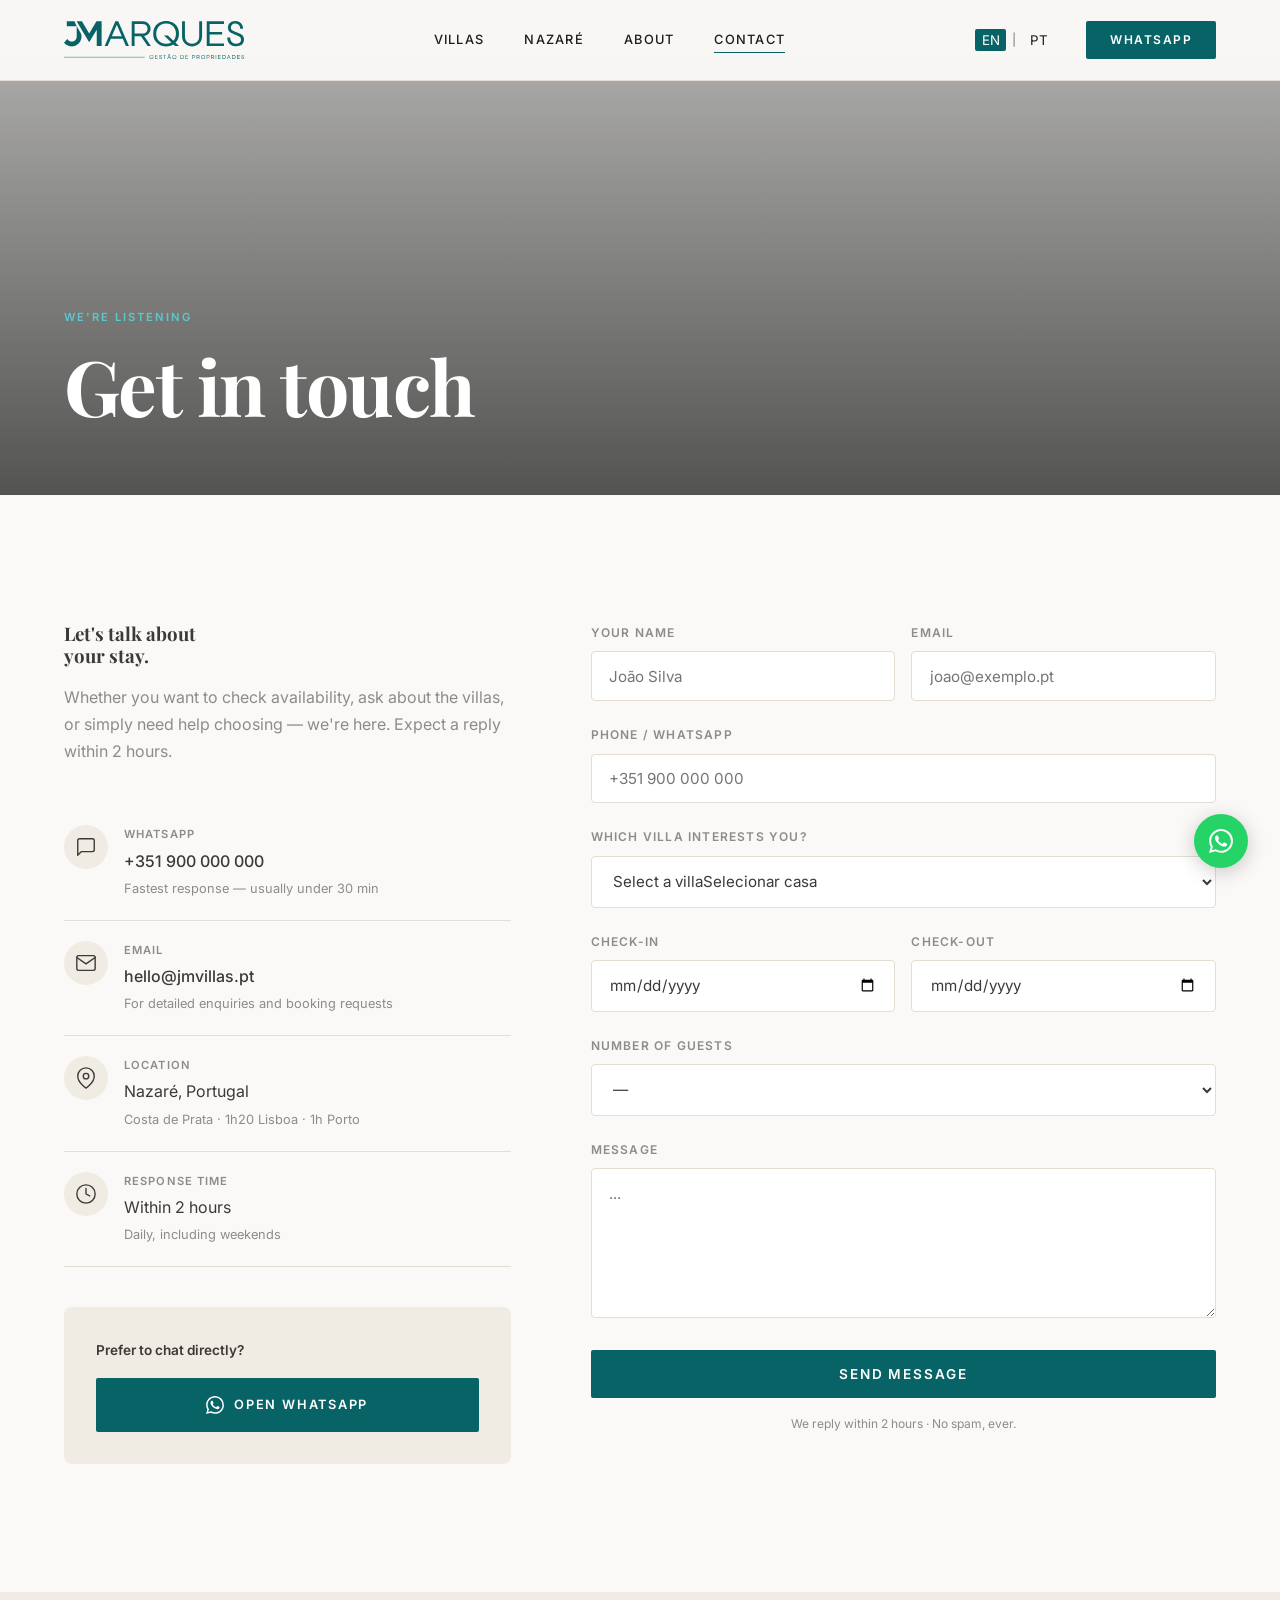
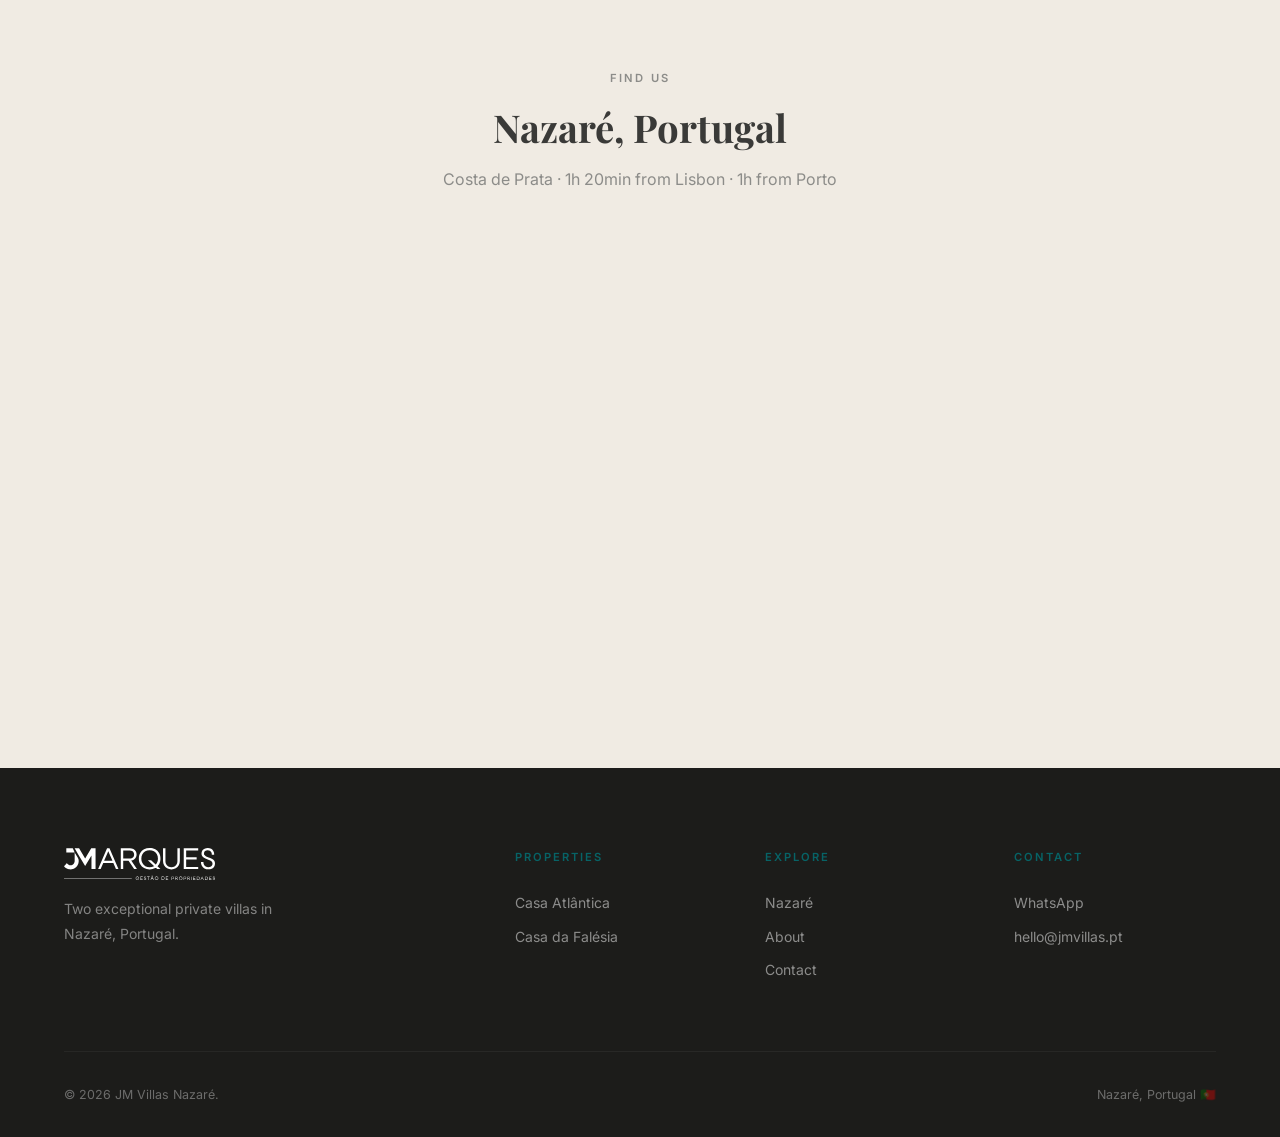
==== contacto/index.html @ 5bc3c8f3 "all" ====
<!DOCTYPE html>
<html lang="en">
<head>
  <meta charset="UTF-8">
  <meta name="viewport" content="width=device-width, initial-scale=1.0">
  <title>Contact — JM Villas Nazaré</title>
  <meta name="description" content="Get in touch with JM Villas Nazaré. Book direct, ask questions or request availability for our luxury villas in Nazaré, Portugal.">
  <link rel="stylesheet" href="/css/style.css">
  <link rel="icon" href="/images/favicon.svg" type="image/svg+xml">
</head>
<body>

<header id="header" class="scrolled">
  <div class="container">
    <div class="header-inner">
      <a href="/" class="logo"><img src="/images/logo.svg" alt="JM Arques — Gestão de Propriedades" class="logo-img"></a>
      <nav class="nav">
        <a href="/villas/"><span class="en">Villas</span><span class="pt">Casas</span></a>
        <a href="/experiencia/">Nazaré</a>
        <a href="/sobre/"><span class="en">About</span><span class="pt">Sobre</span></a>
        <a href="/contacto/" class="active"><span class="en">Contact</span><span class="pt">Contacto</span></a>
      </nav>
      <div class="header-right">
        <div class="lang-switcher">
          <button data-lang-btn="en" class="active">EN</button>
          <span>|</span>
          <button data-lang-btn="pt">PT</button>
        </div>
        <a href="https://wa.me/351900000000" target="_blank" rel="noopener" class="btn-header">WhatsApp</a>
      </div>
      <button class="hamburger" id="hamburger"><span></span><span></span><span></span></button>
    </div>
  </div>
</header>
<nav class="mobile-menu" id="mobileMenu">
  <a href="/villas/"><span class="en">Villas</span><span class="pt">Casas</span></a>
  <a href="/experiencia/">Nazaré</a>
  <a href="/sobre/"><span class="en">About</span><span class="pt">Sobre</span></a>
  <a href="/contacto/"><span class="en">Contact</span><span class="pt">Contacto</span></a>
  <div class="lang-switcher" style="margin-top:1rem;">
    <button data-lang-btn="en">EN</button><span>|</span><button data-lang-btn="pt">PT</button>
  </div>
</nav>

<!-- PAGE HERO -->
<div class="page-hero" style="padding-top: var(--header-h); min-height:40vh;">
  <div class="page-hero-bg" style="background-image:url('https://images.unsplash.com/photo-1574648576533-a2b4ad49eb94?w=1920&q=80');"></div>
  <div class="page-hero-overlay"></div>
  <div class="container">
    <div class="page-hero-content">
      <p class="label"><span class="en">We're listening</span><span class="pt">Estamos à escuta</span></p>
      <h1 class="display-1">
        <span class="en">Get in touch</span>
        <span class="pt">Contacte-nos</span>
      </h1>
    </div>
  </div>
</div>

<!-- CONTACT SECTION -->
<section class="section">
  <div class="container">
    <div class="contact-grid">

      <!-- LEFT: Info -->
      <div class="reveal">
        <h3><span class="en">Let's talk about<br>your stay.</span><span class="pt bl">Vamos falar sobre<br>a vossa estadia.</span></h3>
        <p style="color:var(--text-light); margin-top:1rem; margin-bottom:2.5rem;">
          <span class="en">Whether you want to check availability, ask about the villas, or simply need help choosing — we're here. Expect a reply within 2 hours.</span>
          <span class="pt">Quer queira verificar disponibilidade, perguntar sobre as casas, ou simplesmente precisar de ajuda a escolher — estamos aqui. Resposta em menos de 2 horas.</span>
        </p>

        <div class="contact-item">
          <div class="contact-item-icon"><svg class="i" viewBox="0 0 24 24"><path d="M21 15a2 2 0 0 1-2 2H7l-4 4V5a2 2 0 0 1 2-2h14a2 2 0 0 1 2 2z"/></svg></div>
          <div class="contact-item-text">
            <div class="label2">WhatsApp</div>
            <a href="https://wa.me/351900000000" target="_blank" rel="noopener">+351 900 000 000</a>
            <p style="font-size:0.8rem; color:var(--text-light); margin-top:0.2rem;"><span class="en">Fastest response — usually under 30 min</span><span class="pt">Resposta mais rápida — normalmente menos de 30 min</span></p>
          </div>
        </div>

        <div class="contact-item">
          <div class="contact-item-icon"><svg class="i" viewBox="0 0 24 24"><path d="M4 4h16c1.1 0 2 .9 2 2v12c0 1.1-.9 2-2 2H4c-1.1 0-2-.9-2-2V6c0-1.1.9-2 2-2z"/><path d="M22 6l-10 7L2 6"/></svg></div>
          <div class="contact-item-text">
            <div class="label2">Email</div>
            <a href="mailto:hello@jmvillas.pt">hello@jmvillas.pt</a>
            <p style="font-size:0.8rem; color:var(--text-light); margin-top:0.2rem;"><span class="en">For detailed enquiries and booking requests</span><span class="pt">Para pedidos detalhados e reservas</span></p>
          </div>
        </div>

        <div class="contact-item">
          <div class="contact-item-icon"><svg class="i" viewBox="0 0 24 24"><path d="M21 10c0 7-9 13-9 13s-9-6-9-13a9 9 0 0 1 18 0z"/><circle cx="12" cy="10" r="3"/></svg></div>
          <div class="contact-item-text">
            <div class="label2"><span class="en">Location</span><span class="pt">Localização</span></div>
            <span>Nazaré, Portugal</span>
            <p style="font-size:0.8rem; color:var(--text-light); margin-top:0.2rem;">Costa de Prata · 1h20 Lisboa · 1h Porto</p>
          </div>
        </div>

        <div class="contact-item">
          <div class="contact-item-icon"><svg class="i" viewBox="0 0 24 24"><circle cx="12" cy="12" r="10"/><path d="M12 6v6l4 2"/></svg></div>
          <div class="contact-item-text">
            <div class="label2"><span class="en">Response time</span><span class="pt">Tempo de resposta</span></div>
            <span><span class="en">Within 2 hours</span><span class="pt">Em menos de 2 horas</span></span>
            <p style="font-size:0.8rem; color:var(--text-light); margin-top:0.2rem;"><span class="en">Daily, including weekends</span><span class="pt">Todos os dias, incluindo fins de semana</span></p>
          </div>
        </div>

        <!-- WhatsApp CTA -->
        <div style="margin-top:2.5rem; padding:2rem; background:var(--sand); border-radius:8px;">
          <p style="font-size:0.85rem; font-weight:600; margin-bottom:1rem;">
            <span class="en">Prefer to chat directly?</span>
            <span class="pt">Prefere uma conversa direta?</span>
          </p>
          <a href="https://wa.me/351900000000?text=Ola%2C%20gostaria%20de%20saber%20mais%20sobre%20as%20vossas%20casas%20em%20Nazar%C3%A9" target="_blank" rel="noopener" class="btn btn-primary" style="width:100%; justify-content:center;">
            <svg width="18" height="18" viewBox="0 0 24 24" fill="white" style="flex-shrink:0;"><path d="M17.472 14.382c-.297-.149-1.758-.867-2.03-.967-.273-.099-.471-.148-.67.15-.197.297-.767.966-.94 1.164-.173.199-.347.223-.644.075-.297-.15-1.255-.463-2.39-1.475-.883-.788-1.48-1.761-1.653-2.059-.173-.297-.018-.458.13-.606.134-.133.298-.347.446-.52.149-.174.198-.298.298-.497.099-.198.05-.371-.025-.52-.075-.149-.669-1.612-.916-2.207-.242-.579-.487-.5-.669-.51-.173-.008-.371-.01-.57-.01-.198 0-.52.074-.792.372-.272.297-1.04 1.016-1.04 2.479 0 1.462 1.065 2.875 1.213 3.074.149.198 2.096 3.2 5.077 4.487.709.306 1.262.489 1.694.625.712.227 1.36.195 1.871.118.571-.085 1.758-.719 2.006-1.413.248-.694.248-1.289.173-1.413-.074-.124-.272-.198-.57-.347m-5.421 7.403h-.004a9.87 9.87 0 01-5.031-1.378l-.361-.214-3.741.982.998-3.648-.235-.374a9.86 9.86 0 01-1.51-5.26c.001-5.45 4.436-9.884 9.888-9.884 2.64 0 5.122 1.03 6.988 2.898a9.825 9.825 0 012.893 6.994c-.003 5.45-4.437 9.884-9.885 9.884m8.413-18.297A11.815 11.815 0 0012.05 0C5.495 0 .16 5.335.157 11.892c0 2.096.547 4.142 1.588 5.945L.057 24l6.305-1.654a11.882 11.882 0 005.683 1.448h.005c6.554 0 11.89-5.335 11.893-11.893a11.821 11.821 0 00-3.48-8.413Z"/></svg>
            <span class="en">Open WhatsApp</span>
            <span class="pt">Abrir WhatsApp</span>
          </a>
        </div>
      </div>

      <!-- RIGHT: Form -->
      <div class="reveal reveal-delay-1">
        <form id="contactForm" novalidate>
          <div class="form-row">
            <div class="form-group">
              <label for="name"><span class="en">Your name</span><span class="pt">O seu nome</span></label>
              <input type="text" id="name" name="name" required placeholder="João Silva">
            </div>
            <div class="form-group">
              <label for="email">Email</label>
              <input type="email" id="email" name="email" required placeholder="joao@exemplo.pt">
            </div>
          </div>

          <div class="form-group">
            <label for="phone"><span class="en">Phone / WhatsApp</span><span class="pt">Telefone / WhatsApp</span></label>
            <input type="tel" id="phone" name="phone" placeholder="+351 900 000 000">
          </div>

          <div class="form-group">
            <label for="villa"><span class="en">Which villa interests you?</span><span class="pt">Qual casa lhe interessa?</span></label>
            <select id="villa" name="villa">
              <option value=""><span class="en">Select a villa</span><span class="pt">Selecionar casa</span></option>
              <option value="atlantica">Casa Atlântica</option>
              <option value="falesia">Casa da Falésia</option>
              <option value="both"><span class="en">Both / Not sure yet</span><span class="pt">Ambas / Ainda não sei</span></option>
            </select>
          </div>

          <div class="form-row">
            <div class="form-group">
              <label for="checkin">Check-in</label>
              <input type="date" id="checkin" name="checkin">
            </div>
            <div class="form-group">
              <label for="checkout">Check-out</label>
              <input type="date" id="checkout" name="checkout">
            </div>
          </div>

          <div class="form-group">
            <label for="guests"><span class="en">Number of guests</span><span class="pt">Número de hóspedes</span></label>
            <select id="guests" name="guests">
              <option value="">—</option>
              <option value="1-2">1–2</option>
              <option value="3-4">3–4</option>
              <option value="5-6">5–6</option>
              <option value="7-8">7–8</option>
            </select>
          </div>

          <div class="form-group">
            <label for="message"><span class="en">Message</span><span class="pt">Mensagem</span></label>
            <textarea id="message" name="message" placeholder="..."></textarea>
          </div>

          <button type="submit" class="btn btn-primary" style="width:100%; justify-content:center; font-size:0.85rem;">
            <span class="en">Send message</span>
            <span class="pt">Enviar mensagem</span>
          </button>

          <p style="font-size:0.75rem; color:var(--text-light); text-align:center; margin-top:1rem;">
            <span class="en">We reply within 2 hours · No spam, ever.</span>
            <span class="pt">Respondemos em 2 horas · Nunca enviamos spam.</span>
          </p>
        </form>
      </div>

    </div>
  </div>
</section>

<!-- MAP -->
<section class="section-sm" style="background:var(--sand);">
  <div class="container">
    <div class="section-header reveal" style="margin-bottom:3rem;">
      <p class="label"><span class="en">Find us</span><span class="pt">Encontre-nos</span></p>
      <h2 class="display-3">Nazaré, Portugal</h2>
      <p><span class="en">Costa de Prata · 1h 20min from Lisbon · 1h from Porto</span><span class="pt">Costa de Prata · 1h 20min de Lisboa · 1h do Porto</span></p>
    </div>
    <div class="map-wrapper reveal">
      <iframe
        src="https://www.google.com/maps/embed?pb=!1m18!1m12!1m3!1d24594!2d-8.8957!3d39.6017!2m3!1f0!2f0!3f0!3m2!1i1024!2i768!4f13.1!3m3!1m2!1s0xd22938e7a0067b7%3A0x5680e6f285f76069!2sNazar%C3%A9%2C%20Portugal!5e0!3m2!1sen!2s!4v1620000000002"
        allowfullscreen="" loading="lazy" title="Nazaré location">
      </iframe>
    </div>
  </div>
</section>

<footer class="footer">
  <div class="container">
    <div class="footer-grid">
      <div class="footer-brand">
        <a href="/" class="logo"><img src="/images/logo.svg" alt="JM Arques — Gestão de Propriedades" class="logo-img"></a>
        <p><span class="en">Two exceptional private villas in Nazaré, Portugal.</span><span class="pt">Duas casas privadas de excepção em Nazaré, Portugal.</span></p>
      </div>
      <div class="footer-col">
        <h5><span class="en">Properties</span><span class="pt">Propriedades</span></h5>
        <a href="/villa-1/">Casa Atlântica</a>
        <a href="/villa-2/">Casa da Falésia</a>
      </div>
      <div class="footer-col">
        <h5><span class="en">Explore</span><span class="pt">Explorar</span></h5>
        <a href="/experiencia/">Nazaré</a>
        <a href="/sobre/"><span class="en">About</span><span class="pt">Sobre</span></a>
        <a href="/contacto/"><span class="en">Contact</span><span class="pt">Contacto</span></a>
      </div>
      <div class="footer-col">
        <h5>Contact</h5>
        <a href="https://wa.me/351900000000" target="_blank" rel="noopener">WhatsApp</a>
        <a href="mailto:hello@jmvillas.pt">hello@jmvillas.pt</a>
      </div>
    </div>
    <div class="footer-bottom">
      <span>© <span class="copy-year">2025</span> JM Villas Nazaré.</span>
      <span>Nazaré, Portugal 🇵🇹</span>
    </div>
  </div>
</footer>

<div class="fab-group">
  <a href="https://wa.me/351900000000" target="_blank" rel="noopener" class="fab fab-wa" aria-label="WhatsApp">
    <svg width="24" height="24" viewBox="0 0 24 24" fill="white"><path d="M17.472 14.382c-.297-.149-1.758-.867-2.03-.967-.273-.099-.471-.148-.67.15-.197.297-.767.966-.94 1.164-.173.199-.347.223-.644.075-.297-.15-1.255-.463-2.39-1.475-.883-.788-1.48-1.761-1.653-2.059-.173-.297-.018-.458.13-.606.134-.133.298-.347.446-.52.149-.174.198-.298.298-.497.099-.198.05-.371-.025-.52-.075-.149-.669-1.612-.916-2.207-.242-.579-.487-.5-.669-.51-.173-.008-.371-.01-.57-.01-.198 0-.52.074-.792.372-.272.297-1.04 1.016-1.04 2.479 0 1.462 1.065 2.875 1.213 3.074.149.198 2.096 3.2 5.077 4.487.709.306 1.262.489 1.694.625.712.227 1.36.195 1.871.118.571-.085 1.758-.719 2.006-1.413.248-.694.248-1.289.173-1.413-.074-.124-.272-.198-.57-.347m-5.421 7.403h-.004a9.87 9.87 0 01-5.031-1.378l-.361-.214-3.741.982.998-3.648-.235-.374a9.86 9.86 0 01-1.51-5.26c.001-5.45 4.436-9.884 9.888-9.884 2.64 0 5.122 1.03 6.988 2.898a9.825 9.825 0 012.893 6.994c-.003 5.45-4.437 9.884-9.885 9.884m8.413-18.297A11.815 11.815 0 0012.05 0C5.495 0 .16 5.335.157 11.892c0 2.096.547 4.142 1.588 5.945L.057 24l6.305-1.654a11.882 11.882 0 005.683 1.448h.005c6.554 0 11.89-5.335 11.893-11.893a11.821 11.821 0 00-3.48-8.413Z"/></svg>
  </a>
</div>
<script src="/js/main.js"></script>
</body>
</html>
---- css/style.css ----
/* ============================================================
   JM Villas Nazaré — Main Stylesheet
   ============================================================ */

@import url('https://fonts.googleapis.com/css2?family=Playfair+Display:ital,wght@0,400;0,600;0,700;1,400&family=Inter:wght@300;400;500;600&display=swap');

/* ── Reset & Base ─────────────────────────────────────────── */
*, *::before, *::after { box-sizing: border-box; margin: 0; padding: 0; }

:root {
  --bg:          #FAF9F7;
  --dark:        #1C1C1A;
  --gold:        #076366;
  --gold-light:  #5ac8cd;
  --sand:        #F0EBE3;
  --border:      #E4DDD4;
  --text:        #3A3A38;
  --text-light:  #8C8C89;
  --white:       #FFFFFF;

  --serif: 'Playfair Display', Georgia, serif;
  --sans:  'Inter', -apple-system, BlinkMacSystemFont, sans-serif;

  --header-h: 80px;
  --max-w:    1280px;
  --ease:     cubic-bezier(0.25, 0.46, 0.45, 0.94);
  --trans:    0.4s var(--ease);
}

html { scroll-behavior: smooth; font-size: 16px; }

body {
  font-family: var(--sans);
  background: var(--bg);
  color: var(--text);
  line-height: 1.7;
  -webkit-font-smoothing: antialiased;
}

img { display: block; max-width: 100%; height: auto; }
a { color: inherit; text-decoration: none; }
ul { list-style: none; }
button { cursor: pointer; font-family: var(--sans); border: none; background: none; }

/* ── Language Toggle ──────────────────────────────────────── */
.pt { display: none; }
body.is-pt .en { display: none; }
body.is-pt .pt { display: inline; }
body.is-pt .pt.bl { display: block; }
body.is-pt .pt.fl { display: flex; }

/* ── Typography ───────────────────────────────────────────── */
h1, h2, h3, h4 { font-family: var(--serif); font-weight: 700; line-height: 1.2; }

.display-1 { font-size: clamp(2.8rem, 6vw, 5.5rem); letter-spacing: -0.02em; }
.display-2 { font-size: clamp(2rem, 4vw, 3.5rem); letter-spacing: -0.02em; }
.display-3 { font-size: clamp(1.6rem, 3vw, 2.5rem); }

.label {
  font-size: 0.7rem;
  font-weight: 600;
  letter-spacing: 0.18em;
  text-transform: uppercase;
  color: var(--gold);
}

/* ── SVG Icon System ──────────────────────────────────────── */
svg.i {
  width: 20px; height: 20px;
  fill: none;
  stroke: currentColor;
  stroke-width: 1.5;
  stroke-linecap: round;
  stroke-linejoin: round;
  flex-shrink: 0;
  display: block;
}
.amenity-icon { display:flex; align-items:center; justify-content:center; }
.amenity-icon svg.i { stroke: var(--gold); width:22px; height:22px; }
.direct-icon svg.i { width:32px; height:32px; stroke:var(--gold); }
.contact-item-icon svg.i { width:22px; height:22px; stroke:var(--text); }
.stat-icon svg.i { width:24px; height:24px; stroke:var(--gold); }
.tip-icon { flex-shrink:0; }

.body-lg { font-size: 1.125rem; line-height: 1.8; }
.body-sm { font-size: 0.875rem; }

/* ── Layout ───────────────────────────────────────────────── */
.container {
  width: 100%;
  max-width: var(--max-w);
  margin-inline: auto;
  padding-inline: clamp(1.25rem, 5vw, 4rem);
}

.section { padding-block: clamp(5rem, 10vw, 9rem); }
.section-sm { padding-block: clamp(3rem, 6vw, 5rem); }

/* ── Header ───────────────────────────────────────────────── */
#header {
  position: fixed;
  top: 0; left: 0; right: 0;
  height: var(--header-h);
  z-index: 1000;
  transition: background var(--trans), box-shadow var(--trans);
}

#header.scrolled {
  background: rgba(250, 249, 247, 0.97);
  backdrop-filter: blur(12px);
  -webkit-backdrop-filter: blur(12px);
  box-shadow: 0 1px 0 var(--border);
}

#header.hero-mode { --header-text: var(--white); }
#header.scrolled { --header-text: var(--dark); }

.header-inner {
  display: flex;
  align-items: center;
  justify-content: space-between;
  height: var(--header-h);
}

.logo {
  display: flex;
  align-items: center;
  font-family: var(--serif);
  font-size: 1.25rem;
  font-weight: 700;
  color: var(--header-text, var(--dark));
  letter-spacing: 0.02em;
  transition: color var(--trans);
}

.logo span { color: var(--gold); }

/* Real logo image */
.logo-img {
  height: 38px;
  width: auto;
  display: block;
  transition: filter var(--trans);
  /* Natural colour: teal #076366 — shows on white header */
}
#header.hero-mode .logo-img {
  filter: brightness(0) invert(1); /* white on dark hero */
}
#header.scrolled .logo-img,
#header:not(.hero-mode) .logo-img {
  filter: none; /* teal on white header */
}
/* Footer logo — always white */
.footer-brand .logo-img {
  filter: brightness(0) invert(1);
  height: 32px;
}

.nav {
  display: flex;
  align-items: center;
  gap: 2.5rem;
}

.nav a {
  font-size: 0.8rem;
  font-weight: 500;
  letter-spacing: 0.1em;
  text-transform: uppercase;
  color: var(--header-text, var(--dark));
  transition: color var(--trans);
  position: relative;
}

.nav a::after {
  content: '';
  position: absolute;
  bottom: -2px; left: 0;
  width: 0; height: 1px;
  background: var(--gold);
  transition: width var(--trans);
}
.nav a:hover::after, .nav a.active::after { width: 100%; }
.nav a:hover { color: var(--gold); }

.lang-switcher {
  display: flex;
  align-items: center;
  gap: 0.4rem;
  font-size: 0.75rem;
  font-weight: 600;
  letter-spacing: 0.08em;
  text-transform: uppercase;
  color: var(--header-text, var(--dark));
}

.lang-switcher button {
  padding: 0.2rem 0.4rem;
  border-radius: 2px;
  transition: background var(--trans), color var(--trans);
  color: var(--header-text, var(--dark));
}

.lang-switcher button.active {
  background: var(--gold);
  color: var(--white);
}

.lang-switcher span { opacity: 0.4; }

.header-right {
  display: flex;
  align-items: center;
  gap: 2rem;
}

.btn-header {
  display: inline-flex;
  align-items: center;
  padding: 0.55rem 1.5rem;
  background: var(--gold);
  color: var(--white);
  font-size: 0.75rem;
  font-weight: 600;
  letter-spacing: 0.12em;
  text-transform: uppercase;
  border-radius: 2px;
  transition: background var(--trans), transform var(--trans);
}
.btn-header:hover { background: var(--dark); transform: translateY(-1px); }

/* Mobile menu */
.hamburger {
  display: none;
  flex-direction: column;
  gap: 5px;
  padding: 4px;
}
.hamburger span {
  display: block;
  width: 24px; height: 1.5px;
  background: var(--header-text, var(--dark));
  transition: all var(--trans);
}
.hamburger.open span:nth-child(1) { transform: translateY(6.5px) rotate(45deg); }
.hamburger.open span:nth-child(2) { opacity: 0; }
.hamburger.open span:nth-child(3) { transform: translateY(-6.5px) rotate(-45deg); }

.mobile-menu {
  display: none;
  position: fixed;
  top: var(--header-h); left: 0; right: 0; bottom: 0;
  background: var(--bg);
  z-index: 999;
  flex-direction: column;
  align-items: center;
  justify-content: center;
  gap: 2rem;
}
.mobile-menu.open { display: flex; }
.mobile-menu a {
  font-family: var(--serif);
  font-size: 2rem;
  font-weight: 700;
  color: var(--dark);
  transition: color var(--trans);
}
.mobile-menu a:hover { color: var(--gold); }

/* ── Buttons ──────────────────────────────────────────────── */
.btn {
  display: inline-flex;
  align-items: center;
  gap: 0.6rem;
  font-size: 0.8rem;
  font-weight: 600;
  letter-spacing: 0.14em;
  text-transform: uppercase;
  padding: 1rem 2.5rem;
  border-radius: 2px;
  transition: all var(--trans);
  cursor: pointer;
}

.btn-primary {
  background: var(--gold);
  color: var(--white);
}
.btn-primary:hover { background: var(--dark); transform: translateY(-2px); }

.btn-outline {
  border: 1.5px solid currentColor;
  color: var(--dark);
}
.btn-outline:hover { background: var(--dark); color: var(--white); border-color: var(--dark); transform: translateY(-2px); }

.btn-outline-white {
  border: 1.5px solid rgba(255,255,255,0.6);
  color: var(--white);
}
.btn-outline-white:hover { background: var(--white); color: var(--dark); }

.btn-text {
  color: var(--gold);
  padding: 0;
  font-size: 0.78rem;
  letter-spacing: 0.14em;
}
.btn-text::after { content: ' →'; }
.btn-text:hover { color: var(--dark); }

/* ── Hero ─────────────────────────────────────────────────── */
.hero {
  position: relative;
  min-height: 100vh;
  display: flex;
  align-items: center;
  overflow: hidden;
}

.hero-bg {
  position: absolute;
  inset: 0;
  background-image: url('https://images.unsplash.com/photo-1574648576533-a2b4ad49eb94?w=1920&q=85');
  background-size: cover;
  background-position: center 40%;
  transform: scale(1.04);
  transition: transform 8s var(--ease);
}
.hero-bg.loaded { transform: scale(1); }

.hero-overlay {
  position: absolute;
  inset: 0;
  background: linear-gradient(
    to right,
    rgba(28,28,26,0.72) 0%,
    rgba(28,28,26,0.45) 60%,
    rgba(28,28,26,0.25) 100%
  );
}

.hero-content {
  position: relative;
  z-index: 2;
  max-width: 760px;
  padding-top: var(--header-h);
}

.hero-label { margin-bottom: 1.5rem; color: var(--gold-light); }

.hero-title {
  font-family: var(--serif);
  font-size: clamp(3rem, 6.5vw, 6rem);
  font-weight: 700;
  line-height: 1.08;
  color: var(--white);
  letter-spacing: -0.02em;
  margin-bottom: 1.5rem;
}
.hero-title em { font-style: italic; font-weight: 400; color: var(--gold-light); }

.hero-sub {
  font-size: clamp(1rem, 2vw, 1.2rem);
  color: rgba(255,255,255,0.8);
  max-width: 500px;
  margin-bottom: 3rem;
  font-weight: 300;
}

.hero-ctas { display: flex; gap: 1rem; flex-wrap: wrap; }

/* ── Section: Intro strip ─────────────────────────────────── */
.strip {
  background: var(--dark);
  padding-block: 1.5rem;
  overflow: hidden;
}
.strip-inner {
  display: flex;
  align-items: center;
  gap: 3rem;
  white-space: nowrap;
}
.strip-item {
  display: flex;
  align-items: center;
  gap: 0.75rem;
  color: rgba(255,255,255,0.7);
  font-size: 0.78rem;
  font-weight: 500;
  letter-spacing: 0.08em;
  text-transform: uppercase;
  flex-shrink: 0;
}
.strip-item .dot {
  width: 5px; height: 5px;
  background: var(--gold);
  border-radius: 50%;
}

/* ── Section: Intro ───────────────────────────────────────── */
.intro-grid {
  display: grid;
  grid-template-columns: 1fr 1fr;
  gap: 5rem;
  align-items: center;
}

.intro-text .label { margin-bottom: 1rem; }
.intro-text h2 { margin-bottom: 1.5rem; }
.intro-text p { color: var(--text-light); margin-bottom: 2rem; }

.intro-stats {
  display: grid;
  grid-template-columns: 1fr 1fr;
  gap: 1.5rem;
  margin-top: 3rem;
}
.stat {
  padding: 1.5rem;
  border: 1px solid var(--border);
  border-radius: 4px;
}
.stat-number {
  font-family: var(--serif);
  font-size: 2.5rem;
  font-weight: 700;
  color: var(--dark);
  line-height: 1;
}
.stat-number span { color: var(--gold); }
.stat-label {
  font-size: 0.75rem;
  color: var(--text-light);
  text-transform: uppercase;
  letter-spacing: 0.1em;
  margin-top: 0.3rem;
}

.intro-image {
  position: relative;
}
.intro-image img {
  width: 100%;
  height: 600px;
  object-fit: cover;
  border-radius: 4px;
}
.intro-image-badge {
  position: absolute;
  bottom: -2rem;
  left: -2rem;
  background: var(--gold);
  color: var(--white);
  padding: 1.5rem;
  border-radius: 4px;
  text-align: center;
  min-width: 140px;
}
.intro-image-badge .num {
  font-family: var(--serif);
  font-size: 2.5rem;
  font-weight: 700;
  line-height: 1;
}
.intro-image-badge .txt {
  font-size: 0.7rem;
  font-weight: 600;
  text-transform: uppercase;
  letter-spacing: 0.1em;
  margin-top: 0.3rem;
  opacity: 0.9;
}

/* ── Section: Villas ──────────────────────────────────────── */
.villas-section { background: var(--sand); }

.section-header {
  text-align: center;
  max-width: 600px;
  margin-inline: auto;
  margin-bottom: 4rem;
}
.section-header .label { margin-bottom: 1rem; }
.section-header h2 { margin-bottom: 1rem; }
.section-header p { color: var(--text-light); }

.villas-grid {
  display: grid;
  grid-template-columns: 1fr 1fr;
  gap: 2rem;
}

.villa-card {
  background: var(--white);
  border-radius: 4px;
  overflow: hidden;
  transition: transform var(--trans), box-shadow var(--trans);
}
.villa-card:hover { transform: translateY(-6px); box-shadow: 0 20px 60px rgba(28,28,26,0.12); }

.villa-card-img {
  position: relative;
  overflow: hidden;
  aspect-ratio: 4/3;
}
.villa-card-img img {
  width: 100%; height: 100%;
  object-fit: cover;
  transition: transform 0.7s var(--ease);
}
.villa-card:hover .villa-card-img img { transform: scale(1.04); }

.villa-card-tag {
  position: absolute;
  top: 1.25rem; left: 1.25rem;
  background: var(--dark);
  color: var(--white);
  font-size: 0.65rem;
  font-weight: 600;
  letter-spacing: 0.14em;
  text-transform: uppercase;
  padding: 0.35rem 0.85rem;
  border-radius: 2px;
}

.villa-card-body { padding: 2rem; }
.villa-card-body .label { margin-bottom: 0.75rem; }
.villa-card-body h3 {
  font-size: 1.6rem;
  margin-bottom: 0.75rem;
}
.villa-card-body p {
  color: var(--text-light);
  font-size: 0.9rem;
  margin-bottom: 1.5rem;
}

.villa-features {
  display: flex;
  flex-wrap: wrap;
  gap: 0.5rem 1.5rem;
  margin-bottom: 2rem;
}
.villa-features li {
  display: flex;
  align-items: center;
  gap: 0.4rem;
  font-size: 0.8rem;
  color: var(--text-light);
}
.villa-features li::before {
  content: '';
  width: 4px; height: 4px;
  background: var(--gold);
  border-radius: 50%;
  flex-shrink: 0;
}

/* ── Section: Experience ──────────────────────────────────── */
.exp-grid {
  display: grid;
  grid-template-columns: repeat(3, 1fr);
  gap: 1.5rem;
}
.exp-card {
  position: relative;
  border-radius: 4px;
  overflow: hidden;
  aspect-ratio: 3/4;
}
.exp-card img {
  width: 100%; height: 100%;
  object-fit: cover;
  transition: transform 0.7s var(--ease);
}
.exp-card:hover img { transform: scale(1.05); }
.exp-card-overlay {
  position: absolute;
  inset: 0;
  background: linear-gradient(to top, rgba(28,28,26,0.8) 0%, transparent 55%);
  display: flex;
  flex-direction: column;
  justify-content: flex-end;
  padding: 2rem;
}
.exp-card-overlay h3 {
  font-size: 1.4rem;
  color: var(--white);
  margin-bottom: 0.5rem;
}
.exp-card-overlay p {
  font-size: 0.85rem;
  color: rgba(255,255,255,0.7);
}
.exp-card.large { grid-column: span 2; aspect-ratio: auto; min-height: 480px; }

/* ── Section: Why book direct ─────────────────────────────── */
.direct-section { background: var(--dark); color: var(--white); }
.direct-section .section-header h2 { color: var(--white); }
.direct-section .section-header p { color: rgba(255,255,255,0.6); }

.direct-grid {
  display: grid;
  grid-template-columns: repeat(3, 1fr);
  gap: 2rem;
  margin-top: 4rem;
}
.direct-item {
  padding: 2.5rem;
  border: 1px solid rgba(255,255,255,0.1);
  border-radius: 4px;
  transition: border-color var(--trans), background var(--trans);
}
.direct-item:hover {
  border-color: var(--gold);
  background: rgba(201,169,110,0.05);
}
.direct-icon {
  font-size: 2rem;
  margin-bottom: 1.25rem;
}
.direct-item h4 {
  font-family: var(--serif);
  font-size: 1.25rem;
  color: var(--white);
  margin-bottom: 0.75rem;
}
.direct-item p {
  color: rgba(255,255,255,0.55);
  font-size: 0.875rem;
}

/* ── Section: Reviews ─────────────────────────────────────── */
.reviews-grid {
  display: grid;
  grid-template-columns: repeat(3, 1fr);
  gap: 2rem;
}
.review-card {
  padding: 2.5rem;
  background: var(--white);
  border-radius: 4px;
  border: 1px solid var(--border);
}
.review-stars {
  color: var(--gold);
  font-size: 0.9rem;
  letter-spacing: 0.1em;
  margin-bottom: 1rem;
}
.review-text {
  font-family: var(--serif);
  font-style: italic;
  font-size: 1.05rem;
  color: var(--text);
  margin-bottom: 1.5rem;
  line-height: 1.7;
}
.review-author {
  display: flex;
  align-items: center;
  gap: 0.75rem;
}
.review-avatar {
  width: 40px; height: 40px;
  background: var(--sand);
  border-radius: 50%;
  display: flex;
  align-items: center;
  justify-content: center;
  font-weight: 700;
  font-size: 0.85rem;
  color: var(--gold);
}
.review-name { font-size: 0.85rem; font-weight: 600; }
.review-origin { font-size: 0.75rem; color: var(--text-light); }

.reviews-rating-bar {
  text-align: center;
  margin-bottom: 4rem;
}
.reviews-rating-bar .big-number {
  font-family: var(--serif);
  font-size: 4rem;
  font-weight: 700;
  color: var(--dark);
  line-height: 1;
}
.reviews-rating-bar .stars { color: var(--gold); font-size: 1.2rem; margin-block: 0.5rem; }
.reviews-rating-bar .count { color: var(--text-light); font-size: 0.85rem; }

/* ── Section: Instagram ───────────────────────────────────── */
.insta-section { background: var(--sand); }
.insta-grid {
  display: grid;
  grid-template-columns: repeat(6, 1fr);
  gap: 0.75rem;
  margin-top: 3rem;
}
.insta-item {
  aspect-ratio: 1;
  overflow: hidden;
  border-radius: 3px;
  position: relative;
}
.insta-item img {
  width: 100%; height: 100%;
  object-fit: cover;
  transition: transform 0.5s var(--ease);
}
.insta-item:hover img { transform: scale(1.08); }
.insta-overlay {
  display: none;
  position: absolute;
  inset: 0;
  background: rgba(28,28,26,0.5);
  display: flex;
  align-items: center;
  justify-content: center;
  opacity: 0;
  transition: opacity var(--trans);
  color: var(--white);
  font-size: 1.5rem;
}
.insta-item:hover .insta-overlay { opacity: 1; }

/* ── Section: CTA Banner ──────────────────────────────────── */
.cta-banner {
  position: relative;
  padding-block: clamp(5rem, 10vw, 9rem);
  text-align: center;
  overflow: hidden;
}
.cta-banner-bg {
  position: absolute;
  inset: 0;
  background-image: url('https://images.unsplash.com/photo-1538157125044-2079afd0e8e5?w=1920&q=85');
  background-size: cover;
  background-position: center;
  background-attachment: fixed;
}
.cta-banner-overlay {
  position: absolute;
  inset: 0;
  background: rgba(28,28,26,0.65);
}
.cta-banner-content {
  position: relative;
  z-index: 2;
  color: var(--white);
}
.cta-banner-content .label { color: var(--gold-light); margin-bottom: 1rem; }
.cta-banner-content h2 {
  color: var(--white);
  margin-bottom: 1rem;
  max-width: 600px;
  margin-inline: auto;
}
.cta-banner-content p {
  color: rgba(255,255,255,0.75);
  margin-bottom: 3rem;
  max-width: 450px;
  margin-inline: auto;
}
.cta-banner-content .btn-group {
  display: flex;
  gap: 1rem;
  justify-content: center;
  flex-wrap: wrap;
}

/* ── FAQ ──────────────────────────────────────────────────── */
.faq-list {
  max-width: 800px;
  margin-inline: auto;
}
.faq-item {
  border-bottom: 1px solid var(--border);
}
.faq-question {
  display: flex;
  justify-content: space-between;
  align-items: center;
  padding: 1.5rem 0;
  cursor: pointer;
  font-weight: 600;
  font-size: 1rem;
  gap: 1rem;
  transition: color var(--trans);
}
.faq-question:hover { color: var(--gold); }
.faq-icon {
  width: 24px; height: 24px;
  border: 1.5px solid var(--border);
  border-radius: 50%;
  display: flex;
  align-items: center;
  justify-content: center;
  flex-shrink: 0;
  font-size: 1rem;
  transition: all var(--trans);
}
.faq-item.open .faq-icon {
  background: var(--gold);
  border-color: var(--gold);
  color: var(--white);
  transform: rotate(45deg);
}
.faq-answer {
  max-height: 0;
  overflow: hidden;
  transition: max-height 0.4s var(--ease), padding var(--trans);
  color: var(--text-light);
}
.faq-item.open .faq-answer {
  max-height: 300px;
  padding-bottom: 1.5rem;
}

/* ── Footer ───────────────────────────────────────────────── */
.footer {
  background: var(--dark);
  color: rgba(255,255,255,0.7);
  padding-block: 5rem 2rem;
}
.footer-grid {
  display: grid;
  grid-template-columns: 2fr 1fr 1fr 1fr;
  gap: 3rem;
  margin-bottom: 4rem;
}
.footer-brand .logo { color: var(--white); display: block; margin-bottom: 1rem; }
.footer-brand p { font-size: 0.875rem; opacity: 0.65; max-width: 240px; line-height: 1.8; }
.footer-col h5 {
  font-size: 0.7rem;
  font-weight: 600;
  letter-spacing: 0.18em;
  text-transform: uppercase;
  color: var(--gold);
  margin-bottom: 1.25rem;
}
.footer-col a {
  display: block;
  font-size: 0.875rem;
  padding-block: 0.3rem;
  transition: color var(--trans);
  opacity: 0.7;
}
.footer-col a:hover { color: var(--white); opacity: 1; }
.footer-bottom {
  border-top: 1px solid rgba(255,255,255,0.1);
  padding-top: 2rem;
  display: flex;
  justify-content: space-between;
  align-items: center;
  font-size: 0.78rem;
  opacity: 0.5;
}

/* ── Floating Buttons ─────────────────────────────────────── */
.fab-group {
  position: fixed;
  bottom: 2rem; right: 2rem;
  z-index: 900;
  display: flex;
  flex-direction: column;
  align-items: flex-end;
  gap: 0.75rem;
}

.fab {
  display: flex;
  align-items: center;
  justify-content: center;
  width: 54px; height: 54px;
  border-radius: 50%;
  box-shadow: 0 4px 20px rgba(0,0,0,0.2);
  transition: transform var(--trans), box-shadow var(--trans);
  font-size: 1.4rem;
}
.fab:hover { transform: scale(1.08); box-shadow: 0 8px 30px rgba(0,0,0,0.25); }
.fab-wa { background: #25D366; }
.fab-book {
  background: var(--gold);
  display: none;
  font-size: 0.65rem;
  font-weight: 700;
  letter-spacing: 0.1em;
  text-transform: uppercase;
  color: var(--white);
  width: auto;
  border-radius: 2px;
  padding: 0 1.25rem;
  height: 44px;
  border-radius: 22px;
}


/* ── Animations ───────────────────────────────────────────── */
.reveal {
  opacity: 0;
  transform: translateY(30px);
  transition: opacity 0.7s var(--ease), transform 0.7s var(--ease);
}
.reveal.visible { opacity: 1; transform: none; }
.reveal-delay-1 { transition-delay: 0.1s; }
.reveal-delay-2 { transition-delay: 0.2s; }
.reveal-delay-3 { transition-delay: 0.3s; }
.reveal-delay-4 { transition-delay: 0.4s; }

/* ── Page Hero (inner pages) ──────────────────────────────── */
.page-hero {
  position: relative;
  height: 55vh;
  min-height: 380px;
  display: flex;
  align-items: flex-end;
  padding-bottom: 4rem;
}
.page-hero-bg {
  position: absolute;
  inset: 0;
  background-size: cover;
  background-position: center;
}
.page-hero-overlay {
  position: absolute;
  inset: 0;
  background: linear-gradient(to top, rgba(28,28,26,0.75) 0%, rgba(28,28,26,0.3) 100%);
}
.page-hero-content {
  position: relative;
  z-index: 2;
  color: var(--white);
  padding-top: var(--header-h);
}
.page-hero-content .label { color: var(--gold-light); margin-bottom: 0.75rem; }
.page-hero-content h1 { color: var(--white); }

/* ── Villa single page ────────────────────────────────────── */
.gallery-grid {
  display: grid;
  grid-template-columns: 2fr 1fr;
  grid-template-rows: 1fr 1fr;
  gap: 0.5rem;
  height: 75vh;
  min-height: 500px;
}
.gallery-main {
  grid-row: span 2;
  overflow: hidden;
}
.gallery-main img,
.gallery-thumb img {
  width: 100%; height: 100%;
  object-fit: cover;
  transition: transform 0.6s var(--ease);
}
.gallery-main:hover img,
.gallery-thumb:hover img { transform: scale(1.03); }
.gallery-thumb { overflow: hidden; }
.gallery-expand {
  position: absolute;
  bottom: 1rem; right: 1rem;
  background: rgba(28,28,26,0.7);
  color: var(--white);
  padding: 0.5rem 1rem;
  border-radius: 2px;
  font-size: 0.75rem;
  font-weight: 600;
  letter-spacing: 0.1em;
  text-transform: uppercase;
  cursor: pointer;
}

.villa-detail-grid {
  display: grid;
  grid-template-columns: 3fr 2fr;
  gap: 5rem;
  align-items: start;
}
.villa-amenities {
  display: grid;
  grid-template-columns: 1fr 1fr;
  gap: 0.75rem;
  margin-top: 2rem;
}
.amenity {
  display: flex;
  align-items: center;
  gap: 0.75rem;
  padding: 0.9rem 1rem;
  background: var(--sand);
  border-radius: 4px;
  font-size: 0.875rem;
  font-weight: 500;
}
.amenity-icon { font-size: 1.1rem; }

.booking-box {
  position: sticky;
  top: calc(var(--header-h) + 2rem);
  background: var(--white);
  border: 1px solid var(--border);
  border-radius: 8px;
  padding: 2.5rem;
  box-shadow: 0 8px 40px rgba(28,28,26,0.08);
}
.booking-box h4 {
  font-size: 1.4rem;
  margin-bottom: 0.5rem;
}
.booking-box .price {
  font-family: var(--serif);
  font-size: 2rem;
  font-weight: 700;
  color: var(--gold);
  margin-bottom: 1.5rem;
}
.booking-box .price span { font-size: 0.9rem; color: var(--text-light); font-weight: 400; }
.lodgify-placeholder {
  background: var(--sand);
  border-radius: 4px;
  padding: 2rem;
  text-align: center;
  font-size: 0.85rem;
  color: var(--text-light);
  margin-bottom: 1.5rem;
  min-height: 200px;
  display: flex;
  flex-direction: column;
  align-items: center;
  justify-content: center;
  gap: 0.5rem;
}

/* ── Map section ──────────────────────────────────────────── */
.map-wrapper {
  border-radius: 8px;
  overflow: hidden;
  height: 450px;
}
.map-wrapper iframe { width: 100%; height: 100%; border: none; }

/* ── Contact form ─────────────────────────────────────────── */
.contact-grid {
  display: grid;
  grid-template-columns: 1fr 1.4fr;
  gap: 5rem;
  align-items: start;
}
.form-group { margin-bottom: 1.5rem; }
.form-group label {
  display: block;
  font-size: 0.75rem;
  font-weight: 600;
  letter-spacing: 0.1em;
  text-transform: uppercase;
  color: var(--text-light);
  margin-bottom: 0.5rem;
}
.form-group input,
.form-group textarea,
.form-group select {
  width: 100%;
  padding: 0.9rem 1.1rem;
  border: 1.5px solid var(--border);
  border-radius: 4px;
  font-family: var(--sans);
  font-size: 0.95rem;
  background: var(--white);
  color: var(--text);
  transition: border-color var(--trans);
  outline: none;
}
.form-group input:focus,
.form-group textarea:focus,
.form-group select:focus { border-color: var(--gold); }
.form-group textarea { resize: vertical; min-height: 150px; }
.form-row { display: grid; grid-template-columns: 1fr 1fr; gap: 1rem; }

.contact-info { }
.contact-info h3 { font-size: 1.8rem; margin-bottom: 1rem; }
.contact-info p { color: var(--text-light); margin-bottom: 2.5rem; }
.contact-item {
  display: flex;
  align-items: flex-start;
  gap: 1rem;
  padding-block: 1.25rem;
  border-bottom: 1px solid var(--border);
}
.contact-item:last-child { border-bottom: none; }
.contact-item-icon {
  width: 44px; height: 44px;
  background: var(--sand);
  border-radius: 50%;
  display: flex;
  align-items: center;
  justify-content: center;
  font-size: 1.1rem;
  flex-shrink: 0;
}
.contact-item-text .label2 {
  font-size: 0.7rem;
  font-weight: 600;
  letter-spacing: 0.1em;
  text-transform: uppercase;
  color: var(--text-light);
  margin-bottom: 0.2rem;
}
.contact-item-text a { font-weight: 500; }
.contact-item-text a:hover { color: var(--gold); }

/* ── Responsive ───────────────────────────────────────────── */
@media (max-width: 1024px) {
  .nav { display: none; }
  .btn-header { display: none; }
  .hamburger { display: flex; }
  .intro-grid { grid-template-columns: 1fr; gap: 4rem; }
  .intro-image-badge { left: 1rem; }
  .villas-grid { grid-template-columns: 1fr; max-width: 600px; margin-inline: auto; }
  .exp-grid { grid-template-columns: 1fr 1fr; }
  .exp-card.large { grid-column: span 2; }
  .direct-grid { grid-template-columns: 1fr; max-width: 500px; margin-inline: auto; }
  .reviews-grid { grid-template-columns: 1fr; max-width: 500px; margin-inline: auto; }
  .footer-grid { grid-template-columns: 1fr 1fr; gap: 2rem; }
  .gallery-grid { height: 60vh; }
  .villa-detail-grid { grid-template-columns: 1fr; }
  .booking-box { position: static; }
  .contact-grid { grid-template-columns: 1fr; }
  .insta-grid { grid-template-columns: repeat(3, 1fr); }
}

@media (max-width: 768px) {
  :root { --header-h: 64px; }
  .exp-grid { grid-template-columns: 1fr; }
  .exp-card.large { grid-column: span 1; min-height: 300px; }
  .gallery-grid {
    grid-template-columns: 1fr;
    grid-template-rows: auto;
    height: auto;
  }
  .gallery-main { grid-row: span 1; aspect-ratio: 4/3; }
  .gallery-thumb { display: none; }
  .gallery-thumb:first-of-type + .gallery-thumb { display: block; aspect-ratio: 4/3; }
  .villa-amenities { grid-template-columns: 1fr; }
  .footer-grid { grid-template-columns: 1fr; }
  .footer-bottom { flex-direction: column; gap: 0.5rem; text-align: center; }
  .fab-book { display: flex; }
  .hero-ctas .btn-outline-white { display: none; }
  .intro-stats { grid-template-columns: 1fr 1fr; }
  .form-row { grid-template-columns: 1fr; }
  .insta-grid { grid-template-columns: repeat(2, 1fr); }
}

@media (max-width: 480px) {
  .intro-stats { grid-template-columns: 1fr 1fr; }
  .fab-group { bottom: 1rem; right: 1rem; }
}
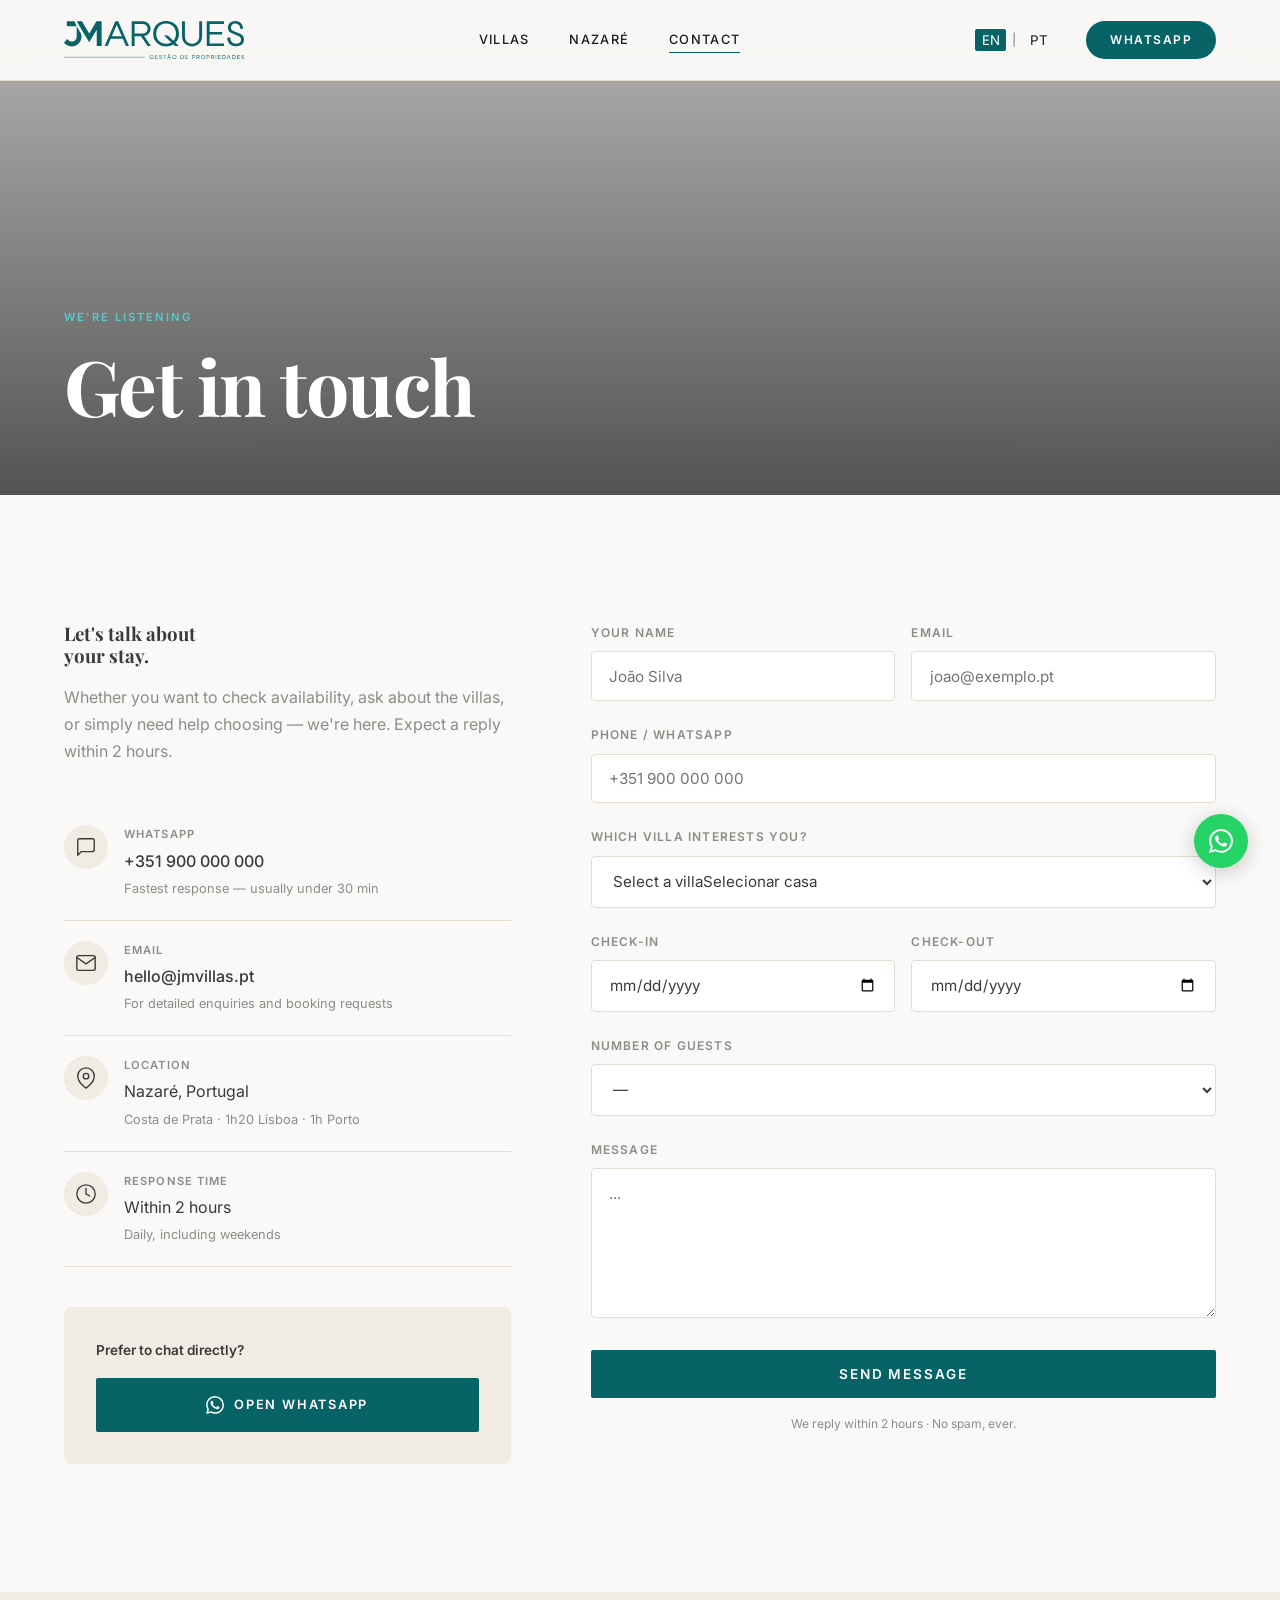
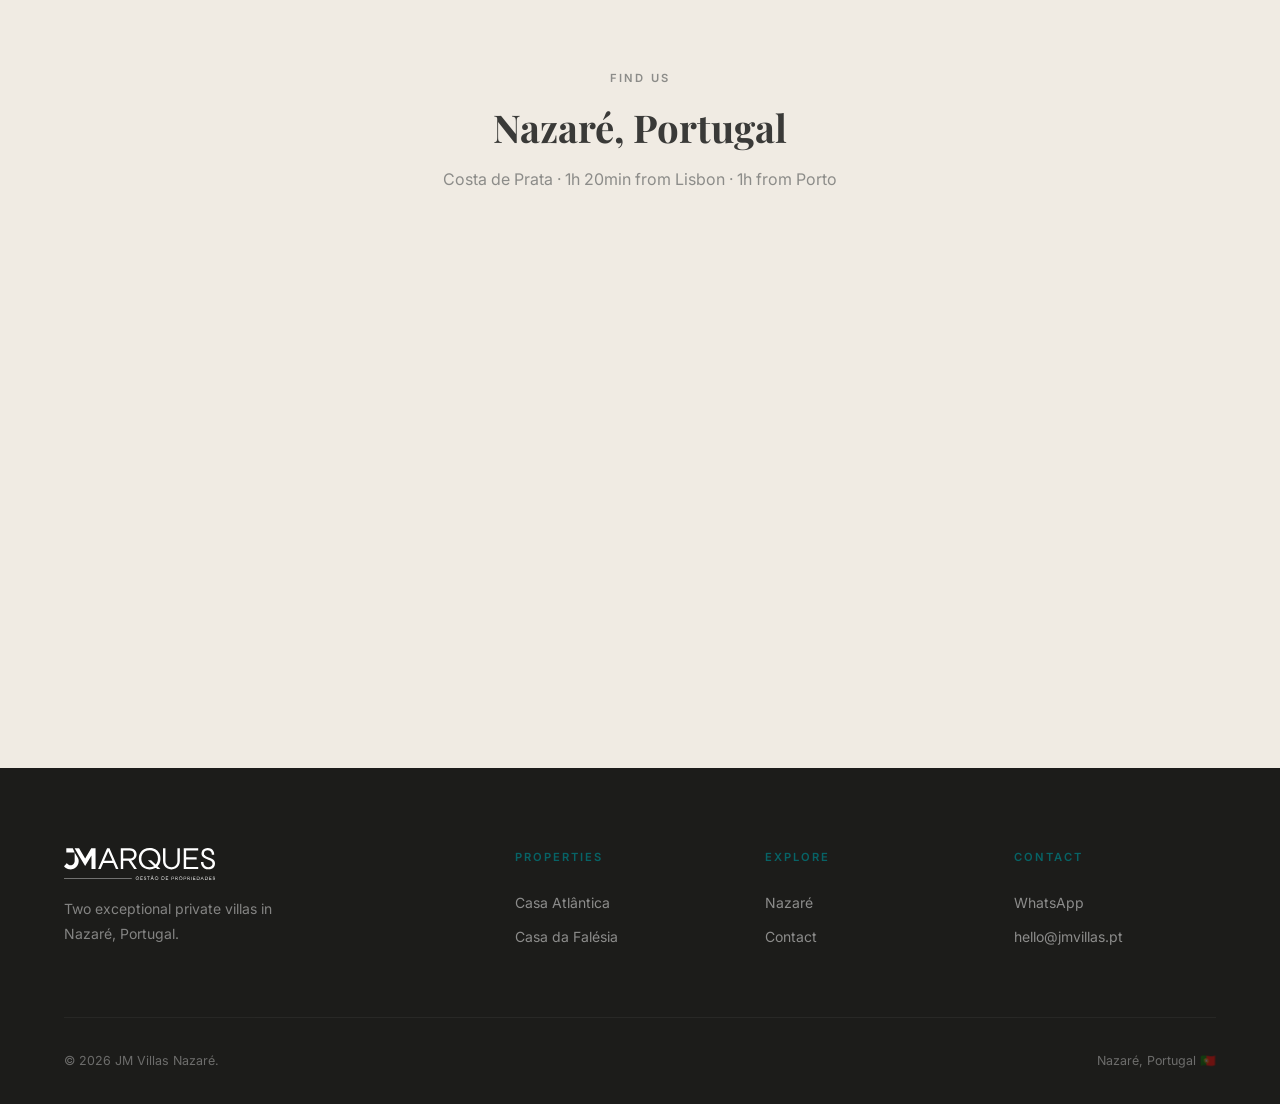
==== commit 479d3a85: "all" ====
--- a/contacto/index.html
+++ b/contacto/index.html
@@ -17,7 +17,6 @@
       <nav class="nav">
         <a href="/villas/"><span class="en">Villas</span><span class="pt">Casas</span></a>
         <a href="/experiencia/">Nazaré</a>
-        <a href="/sobre/"><span class="en">About</span><span class="pt">Sobre</span></a>
         <a href="/contacto/" class="active"><span class="en">Contact</span><span class="pt">Contacto</span></a>
       </nav>
       <div class="header-right">
@@ -35,7 +34,6 @@
 <nav class="mobile-menu" id="mobileMenu">
   <a href="/villas/"><span class="en">Villas</span><span class="pt">Casas</span></a>
   <a href="/experiencia/">Nazaré</a>
-  <a href="/sobre/"><span class="en">About</span><span class="pt">Sobre</span></a>
   <a href="/contacto/"><span class="en">Contact</span><span class="pt">Contacto</span></a>
   <div class="lang-switcher" style="margin-top:1rem;">
     <button data-lang-btn="en">EN</button><span>|</span><button data-lang-btn="pt">PT</button>
@@ -224,7 +222,6 @@
       <div class="footer-col">
         <h5><span class="en">Explore</span><span class="pt">Explorar</span></h5>
         <a href="/experiencia/">Nazaré</a>
-        <a href="/sobre/"><span class="en">About</span><span class="pt">Sobre</span></a>
         <a href="/contacto/"><span class="en">Contact</span><span class="pt">Contacto</span></a>
       </div>
       <div class="footer-col">
--- a/css/style.css
+++ b/css/style.css
@@ -224,7 +224,7 @@
   font-weight: 600;
   letter-spacing: 0.12em;
   text-transform: uppercase;
-  border-radius: 2px;
+  border-radius: 50px;
   transition: background var(--trans), transform var(--trans);
 }
 .btn-header:hover { background: var(--dark); transform: translateY(-1px); }
@@ -247,7 +247,7 @@
 .hamburger.open span:nth-child(3) { transform: translateY(-6.5px) rotate(-45deg); }
 
 .mobile-menu {
-  display: none;
+  display: flex;
   position: fixed;
   top: var(--header-h); left: 0; right: 0; bottom: 0;
   background: var(--bg);
@@ -256,8 +256,17 @@
   align-items: center;
   justify-content: center;
   gap: 2rem;
-}
-.mobile-menu.open { display: flex; }
+  /* smooth slide-in */
+  opacity: 0;
+  transform: translateY(-12px);
+  pointer-events: none;
+  transition: opacity 0.32s var(--ease), transform 0.32s var(--ease);
+}
+.mobile-menu.open {
+  opacity: 1;
+  transform: translateY(0);
+  pointer-events: auto;
+}
 .mobile-menu a {
   font-family: var(--serif);
   font-size: 2rem;
@@ -313,62 +322,395 @@
 .hero {
   position: relative;
   min-height: 100vh;
-  display: flex;
-  align-items: center;
+  display: grid;
+  place-items: center;
   overflow: hidden;
 }
 
 .hero-bg {
   position: absolute;
   inset: 0;
-  background-image: url('https://images.unsplash.com/photo-1574648576533-a2b4ad49eb94?w=1920&q=85');
+  background-image: url('/images/encosta.png');
   background-size: cover;
-  background-position: center 40%;
+  background-position: center 55%;
   transform: scale(1.04);
   transition: transform 8s var(--ease);
 }
 .hero-bg.loaded { transform: scale(1); }
+
+.hero-sea {
+  position: absolute;
+  inset: 0;
+  background-image: url('https://images.unsplash.com/photo-1505118380757-91f5f5632de0?w=1920&q=85');
+  background-size: cover;
+  background-position: center bottom;
+  -webkit-mask-image: linear-gradient(to bottom, black 0%, black 25%, transparent 65%);
+  mask-image: linear-gradient(to bottom, black 0%, black 25%, transparent 65%);
+  opacity: 0.82;
+}
+
+.hero-grain {
+  position: absolute;
+  inset: 0;
+  pointer-events: none;
+  z-index: 1;
+  opacity: 0.2;
+  background-image: url("data:image/svg+xml,%3Csvg viewBox='0 0 256 256' xmlns='http://www.w3.org/2000/svg'%3E%3Cfilter id='noise'%3E%3CfeTurbulence type='fractalNoise' baseFrequency='0.85' numOctaves='4' stitchTiles='stitch'/%3E%3C/filter%3E%3Crect width='100%25' height='100%25' filter='url(%23noise)'/%3E%3C/svg%3E");
+  background-repeat: repeat;
+  background-size: 180px 180px;
+}
 
 .hero-overlay {
   position: absolute;
   inset: 0;
   background: linear-gradient(
-    to right,
-    rgba(28,28,26,0.72) 0%,
-    rgba(28,28,26,0.45) 60%,
-    rgba(28,28,26,0.25) 100%
+    to bottom,
+    rgba(10,20,30,0.25) 0%,
+    rgba(10,20,30,0.35) 50%,
+    rgba(10,20,30,0.55) 100%
   );
 }
 
 .hero-content {
   position: relative;
   z-index: 2;
-  max-width: 760px;
+  text-align: center;
+  width: 100%;
+  max-width: 1100px;
+  padding-inline: 2rem;
+  margin-inline: auto;
   padding-top: var(--header-h);
 }
 
-.hero-label { margin-bottom: 1.5rem; color: var(--gold-light); }
+.hero-label {
+  font-size: 0.7rem;
+  font-weight: 600;
+  letter-spacing: 0.3em;
+  text-transform: uppercase;
+  color: rgba(255,255,255,0.65);
+  margin-bottom: 0.8rem;
+}
 
 .hero-title {
   font-family: var(--serif);
-  font-size: clamp(3rem, 6.5vw, 6rem);
+  font-size: clamp(3rem, 7vw, 6.5rem);
   font-weight: 700;
-  line-height: 1.08;
+  line-height: 1.05;
   color: var(--white);
   letter-spacing: -0.02em;
-  margin-bottom: 1.5rem;
+  margin-bottom: 0;
 }
 .hero-title em { font-style: italic; font-weight: 400; color: var(--gold-light); }
 
+.hero-rule {
+  width: 52px;
+  height: 2px;
+  background: var(--gold-light);
+  margin: 1.4rem auto 1.4rem;
+  border-radius: 2px;
+}
+
 .hero-sub {
-  font-size: clamp(1rem, 2vw, 1.2rem);
-  color: rgba(255,255,255,0.8);
-  max-width: 500px;
-  margin-bottom: 3rem;
+  font-size: clamp(1rem, 2vw, 1.15rem);
+  color: rgba(255,255,255,0.82);
+  max-width: 600px;
+  margin-inline: auto;
+  margin-bottom: 2rem;
   font-weight: 300;
-}
-
-.hero-ctas { display: flex; gap: 1rem; flex-wrap: wrap; }
+  line-height: 1.7;
+}
+
+/* ── Hero Feature Badges ──────────────────────────────────── */
+.hero-badges {
+  display: flex;
+  justify-content: center;
+  gap: clamp(1.5rem, 4vw, 3.5rem);
+  margin-bottom: 2.5rem;
+}
+
+.hero-badge {
+  display: flex;
+  flex-direction: column;
+  align-items: center;
+  gap: 0.4rem;
+}
+
+.hero-badge-icon {
+  width: 44px;
+  height: 44px;
+  border: 1px solid rgba(255,255,255,0.3);
+  border-radius: 50%;
+  display: flex;
+  align-items: center;
+  justify-content: center;
+  background: rgba(255,255,255,0.08);
+  backdrop-filter: blur(6px);
+  margin-bottom: 0.2rem;
+}
+.hero-badge-icon svg {
+  width: 20px;
+  height: 20px;
+  stroke: var(--gold-light);
+}
+
+.hero-badge-title {
+  font-size: 0.6rem;
+  font-weight: 700;
+  letter-spacing: 0.15em;
+  text-transform: uppercase;
+  color: var(--white);
+}
+
+.hero-badge-sub {
+  font-size: 0.55rem;
+  font-weight: 400;
+  letter-spacing: 0.1em;
+  text-transform: uppercase;
+  color: rgba(255,255,255,0.55);
+}
+
+.hero-ctas { display: flex; gap: 1rem; justify-content: center; }
+
+/* ── Hero Booking Bar ─────────────────────────────────────── */
+.hero-booking {
+  display: flex;
+  align-items: center;
+  background: rgba(255,255,255,0.15);
+  backdrop-filter: blur(16px);
+  -webkit-backdrop-filter: blur(16px);
+  border: 1px solid rgba(255,255,255,0.25);
+  border-radius: 60px;
+  padding: 0.5rem 0.5rem 0.5rem 1.8rem;
+  gap: 0;
+  max-width: 780px;
+  margin-inline: auto;
+  margin-top: 2rem;
+}
+
+.hero-booking-field {
+  display: flex;
+  flex-direction: column;
+  gap: 2px;
+  flex: 1;
+  padding: 0.5rem 1rem;
+}
+
+.booking-label {
+  font-size: 0.65rem;
+  font-weight: 700;
+  letter-spacing: 0.1em;
+  text-transform: uppercase;
+  color: rgba(255,255,255,0.7);
+}
+
+.booking-fp-input {
+  position: absolute;
+  opacity: 0;
+  pointer-events: none;
+  width: 0;
+  height: 0;
+}
+
+.booking-value {
+  color: var(--white);
+  font-size: 0.9rem;
+  font-weight: 400;
+  cursor: pointer;
+  display: block;
+  min-height: 1.4em;
+}
+.booking-value strong { font-weight: 600; }
+
+.hero-booking-field {
+  cursor: pointer;
+  transition: background var(--trans);
+  border-radius: 40px;
+  padding: 0.5rem 1.2rem;
+}
+.hero-booking-field:hover { background: rgba(255,255,255,0.08); }
+
+/* Flatpickr theme overrides */
+.flatpickr-calendar {
+  border-radius: 16px !important;
+  box-shadow: 0 20px 60px rgba(0,0,0,0.25) !important;
+  border: none !important;
+  font-family: var(--sans) !important;
+  margin-top: 8px !important;
+}
+.flatpickr-day.selected,
+.flatpickr-day.startRange,
+.flatpickr-day.endRange {
+  background: var(--gold) !important;
+  border-color: var(--gold) !important;
+}
+.flatpickr-day.inRange {
+  background: rgba(7,99,102,0.12) !important;
+  border-color: transparent !important;
+  box-shadow: -5px 0 0 rgba(7,99,102,0.12), 5px 0 0 rgba(7,99,102,0.12) !important;
+}
+.flatpickr-day:hover {
+  background: rgba(7,99,102,0.15) !important;
+  border-color: transparent !important;
+}
+.flatpickr-months .flatpickr-month,
+.flatpickr-current-month,
+.flatpickr-weekday {
+  color: var(--dark) !important;
+  fill: var(--dark) !important;
+}
+.flatpickr-prev-month svg, .flatpickr-next-month svg { fill: var(--dark) !important; }
+.flatpickr-day.today { border-color: var(--gold) !important; }
+
+/* ── Flatpickr year picker ───────────────────────────────── */
+.numInputWrapper span.arrowUp,
+.numInputWrapper span.arrowDown { display: none !important; }
+.numInput.cur-year {
+  -webkit-appearance: none;
+  -moz-appearance: textfield;
+  appearance: textfield;
+  border: none !important;
+  background: transparent !important;
+  cursor: pointer !important;
+  font-weight: 600 !important;
+  padding: 0 2px !important;
+  width: 4.2ch !important;
+  color: inherit !important;
+  text-decoration: underline;
+  text-decoration-color: var(--gold);
+  text-underline-offset: 3px;
+}
+.numInput.cur-year:focus { outline: none !important; box-shadow: none !important; }
+.numInputWrapper { position: relative !important; }
+
+/* Year grid popup */
+.fp-year-grid {
+  position: absolute;
+  top: calc(100% + 6px);
+  left: 50%;
+  transform: translateX(-50%);
+  background: #fff;
+  border-radius: 12px;
+  box-shadow: 0 10px 32px rgba(0,0,0,0.18);
+  padding: 0.6rem;
+  z-index: 99999;
+  display: grid;
+  grid-template-columns: repeat(3, 1fr);
+  gap: 4px;
+  min-width: 168px;
+}
+.fp-year-btn {
+  padding: 7px 6px;
+  border-radius: 8px;
+  font-size: 0.82rem;
+  font-weight: 500;
+  cursor: pointer;
+  background: none;
+  border: none;
+  color: #1C1C1A;
+  font-family: 'Inter', sans-serif;
+  transition: background 0.15s;
+  white-space: nowrap;
+}
+.fp-year-btn:hover { background: #F0EBE3; }
+.fp-year-btn.is-current { background: #076366; color: #fff; font-weight: 700; }
+
+.booking-sep {
+  width: 1px;
+  height: 36px;
+  background: rgba(255,255,255,0.2);
+  flex-shrink: 0;
+}
+
+.field-guests {
+  align-items: center;
+}
+
+.booking-guests {
+  display: flex;
+  align-items: center;
+  gap: 0.6rem;
+  color: var(--white);
+  font-size: 0.9rem;
+  font-weight: 500;
+}
+
+.guests-btn {
+  background: rgba(255,255,255,0.15);
+  border: 1px solid rgba(255,255,255,0.3);
+  color: var(--white);
+  width: 24px;
+  height: 24px;
+  border-radius: 50%;
+  cursor: pointer;
+  font-size: 1rem;
+  line-height: 1;
+  display: flex;
+  align-items: center;
+  justify-content: center;
+  transition: background var(--trans);
+}
+.guests-btn:hover { background: rgba(255,255,255,0.3); }
+
+.btn-booking {
+  display: inline-flex;
+  align-items: center;
+  gap: 0.5rem;
+  padding: 0.9rem 1.8rem;
+  background: var(--gold);
+  color: var(--white);
+  font-size: 0.75rem;
+  font-weight: 600;
+  letter-spacing: 0.1em;
+  text-transform: uppercase;
+  border-radius: 50px;
+  border: none;
+  cursor: pointer;
+  white-space: nowrap;
+  flex-shrink: 0;
+  transition: all var(--trans);
+}
+.btn-booking:hover { background: var(--dark); transform: translateY(-1px); }
+
+@media (max-width: 768px) {
+  .hero-badges {
+    gap: 1.2rem;
+  }
+  .hero-badge-icon {
+    width: 38px;
+    height: 38px;
+  }
+  .hero-badge-icon svg {
+    width: 17px;
+    height: 17px;
+  }
+  .hero-booking {
+    flex-direction: column;
+    border-radius: 20px;
+    padding: 1.2rem 1.5rem;
+    gap: 0.8rem;
+    align-items: stretch;
+  }
+  .booking-sep { width: 100%; height: 1px; }
+  .hero-booking-field { padding: 0; }
+  .btn-booking { justify-content: center; }
+}
+
+.btn-round {
+  display: inline-flex;
+  align-items: center;
+  justify-content: center;
+  padding: 1rem 2.8rem;
+  background: var(--gold);
+  color: var(--white);
+  font-size: 0.8rem;
+  font-weight: 600;
+  letter-spacing: 0.14em;
+  text-transform: uppercase;
+  border-radius: 50px;
+  transition: all var(--trans);
+  cursor: pointer;
+}
+.btn-round:hover { background: var(--white); color: var(--dark); transform: translateY(-2px); }
 
 /* ── Section: Intro strip ─────────────────────────────────── */
 .strip {
@@ -632,7 +974,46 @@
   font-size: 0.875rem;
 }
 
-/* ── Section: Reviews ─────────────────────────────────────── */
+/* ── Section: Reviews (dark) ─────────────────────────────── */
+.section-reviews-dark {
+  background: var(--dark);
+  position: relative;
+}
+.section-reviews-dark .label {
+  color: var(--gold-light);
+}
+.section-reviews-dark .section-header h2,
+.section-reviews-dark .section-header p:not(.label) {
+  color: var(--white);
+}
+.section-reviews-dark .reviews-rating-bar .big-number {
+  color: var(--white);
+}
+.section-reviews-dark .reviews-rating-bar .stars {
+  color: var(--gold-light);
+}
+.section-reviews-dark .reviews-rating-bar .count {
+  color: rgba(255,255,255,0.5);
+}
+.section-reviews-dark .review-card {
+  background: rgba(255,255,255,0.06);
+  border: 1px solid rgba(255,255,255,0.1);
+}
+.section-reviews-dark .review-card .review-text,
+.section-reviews-dark .review-card .review-name {
+  color: rgba(255,255,255,0.9);
+}
+.section-reviews-dark .review-card .review-origin {
+  color: rgba(255,255,255,0.4);
+}
+.section-reviews-dark .review-card .review-stars {
+  color: var(--gold-light);
+}
+.section-reviews-dark .review-avatar {
+  background: var(--gold);
+  color: var(--white);
+}
+
 .reviews-grid {
   display: grid;
   grid-template-columns: repeat(3, 1fr);
@@ -1148,11 +1529,22 @@
   .villa-amenities { grid-template-columns: 1fr; }
   .footer-grid { grid-template-columns: 1fr; }
   .footer-bottom { flex-direction: column; gap: 0.5rem; text-align: center; }
-  .fab-book { display: flex; }
-  .hero-ctas .btn-outline-white { display: none; }
+  /* Hide FAB book button — booking bar already handles it */
+  .fab-book { display: none !important; }
+  .hero-title { white-space: normal; font-size: clamp(1.8rem, 7vw, 3rem); }
   .intro-stats { grid-template-columns: 1fr 1fr; }
   .form-row { grid-template-columns: 1fr; }
   .insta-grid { grid-template-columns: repeat(2, 1fr); }
+  /* Hide lang switcher from header — it's in the hamburger menu */
+  .header-right .lang-switcher { display: none; }
+  /* Smaller logo on mobile */
+  .logo-img { height: 26px !important; }
+  /* Center guests row on mobile booking bar */
+  .hero-booking .hero-booking-field:has(.booking-guests) {
+    align-items: center;
+    text-align: center;
+  }
+  .booking-guests { justify-content: center; }
 }
 
 @media (max-width: 480px) {
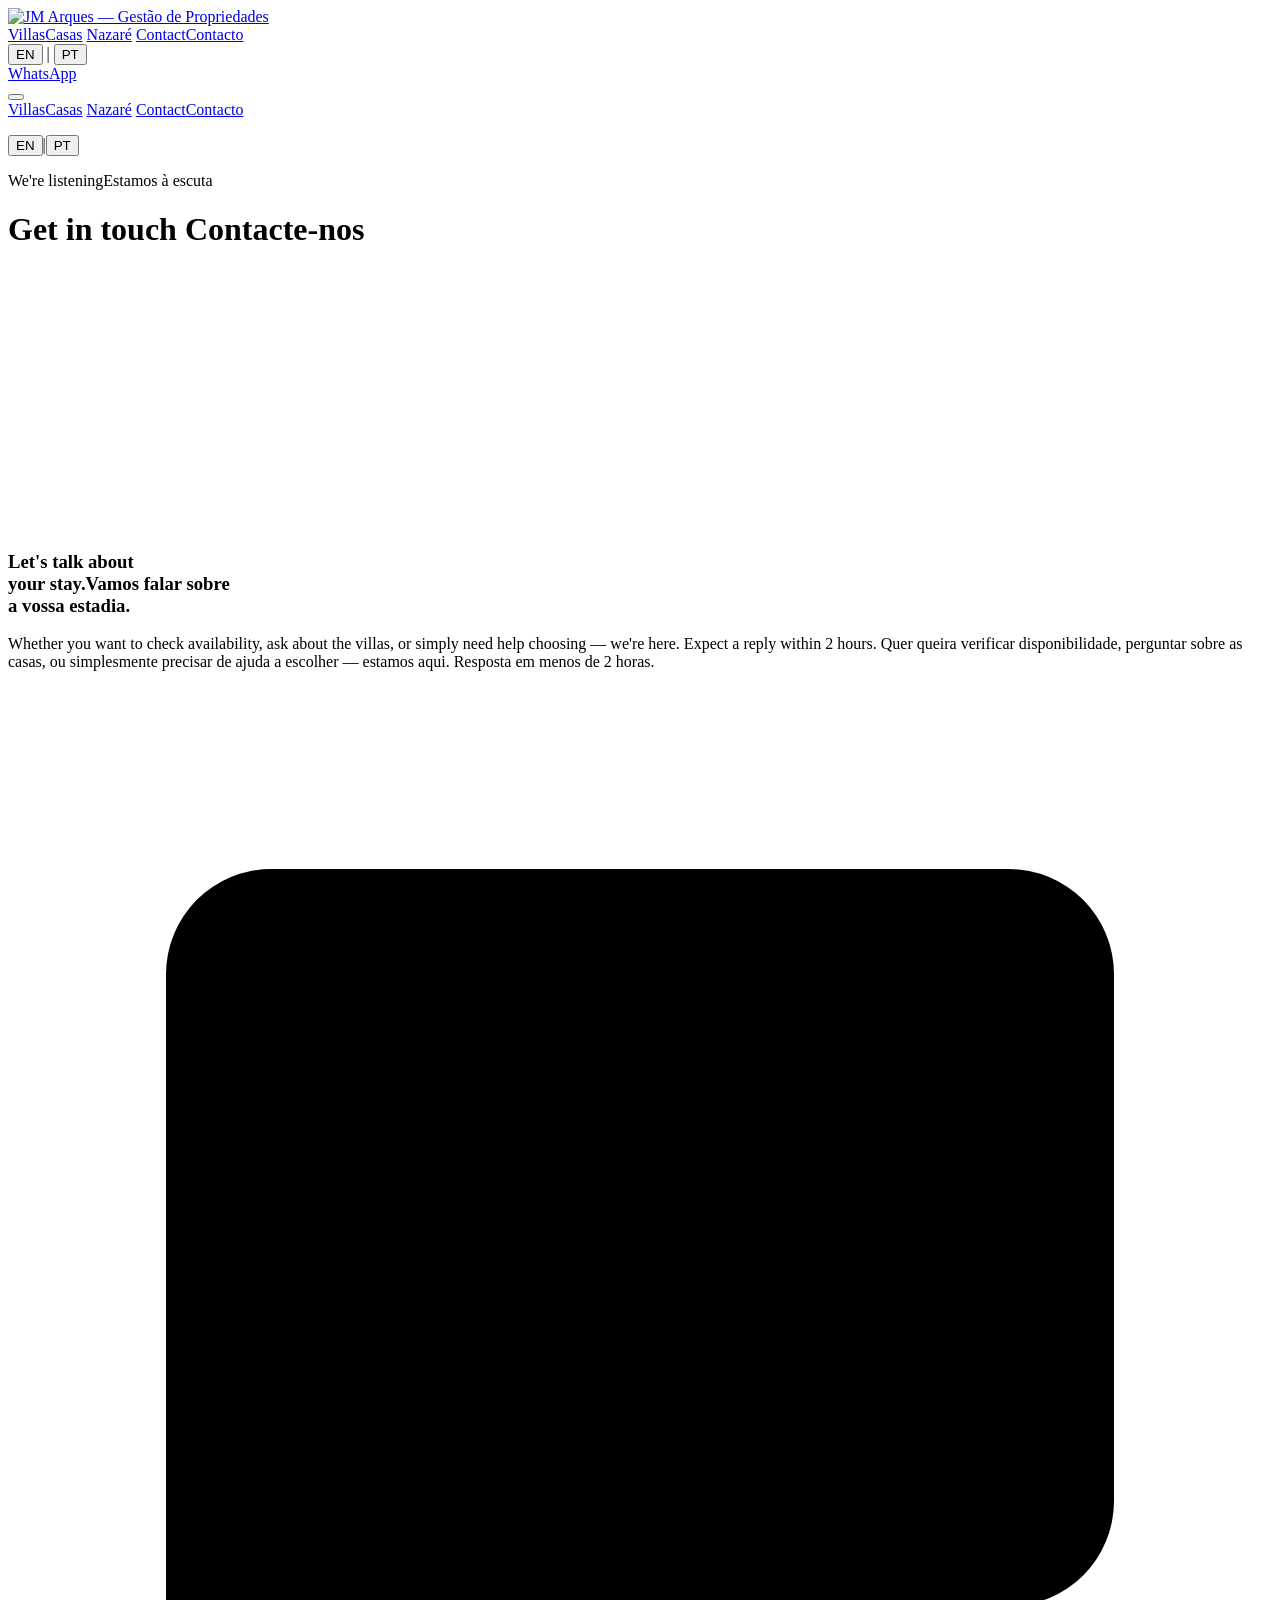
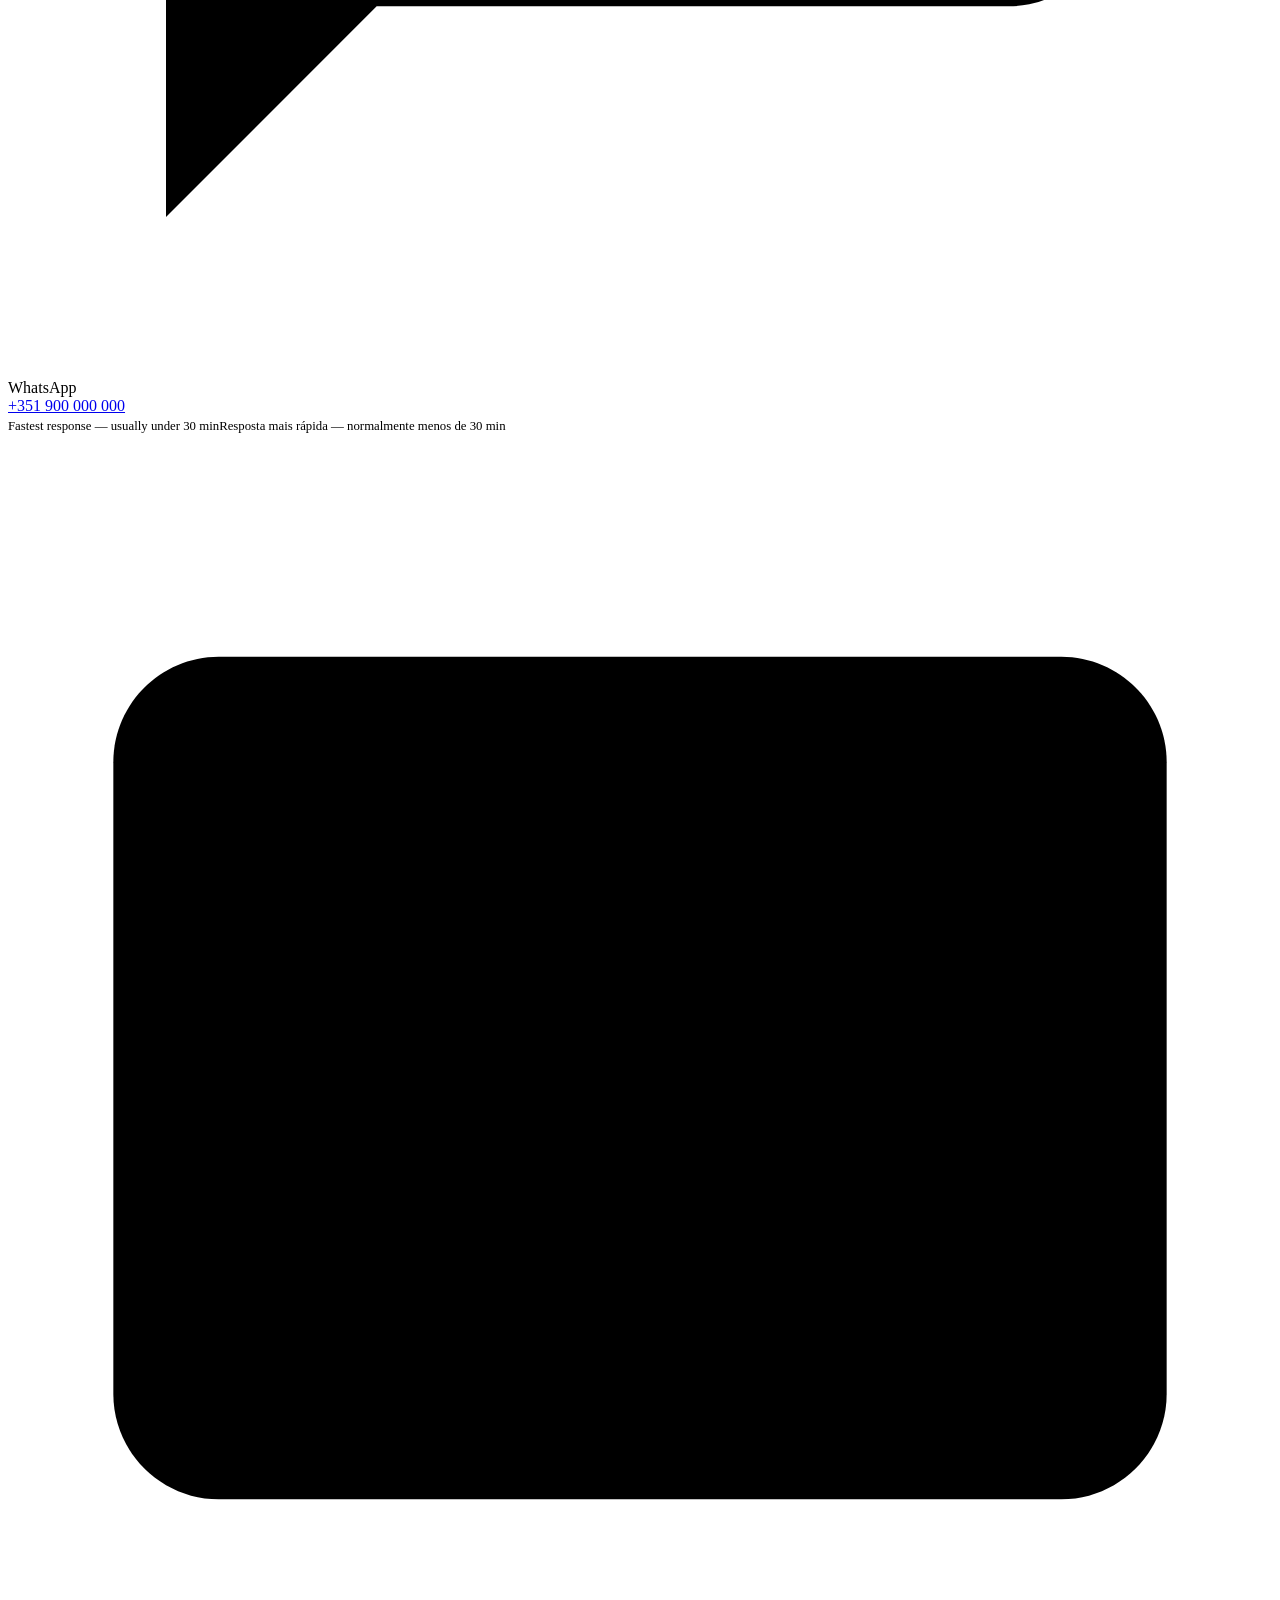
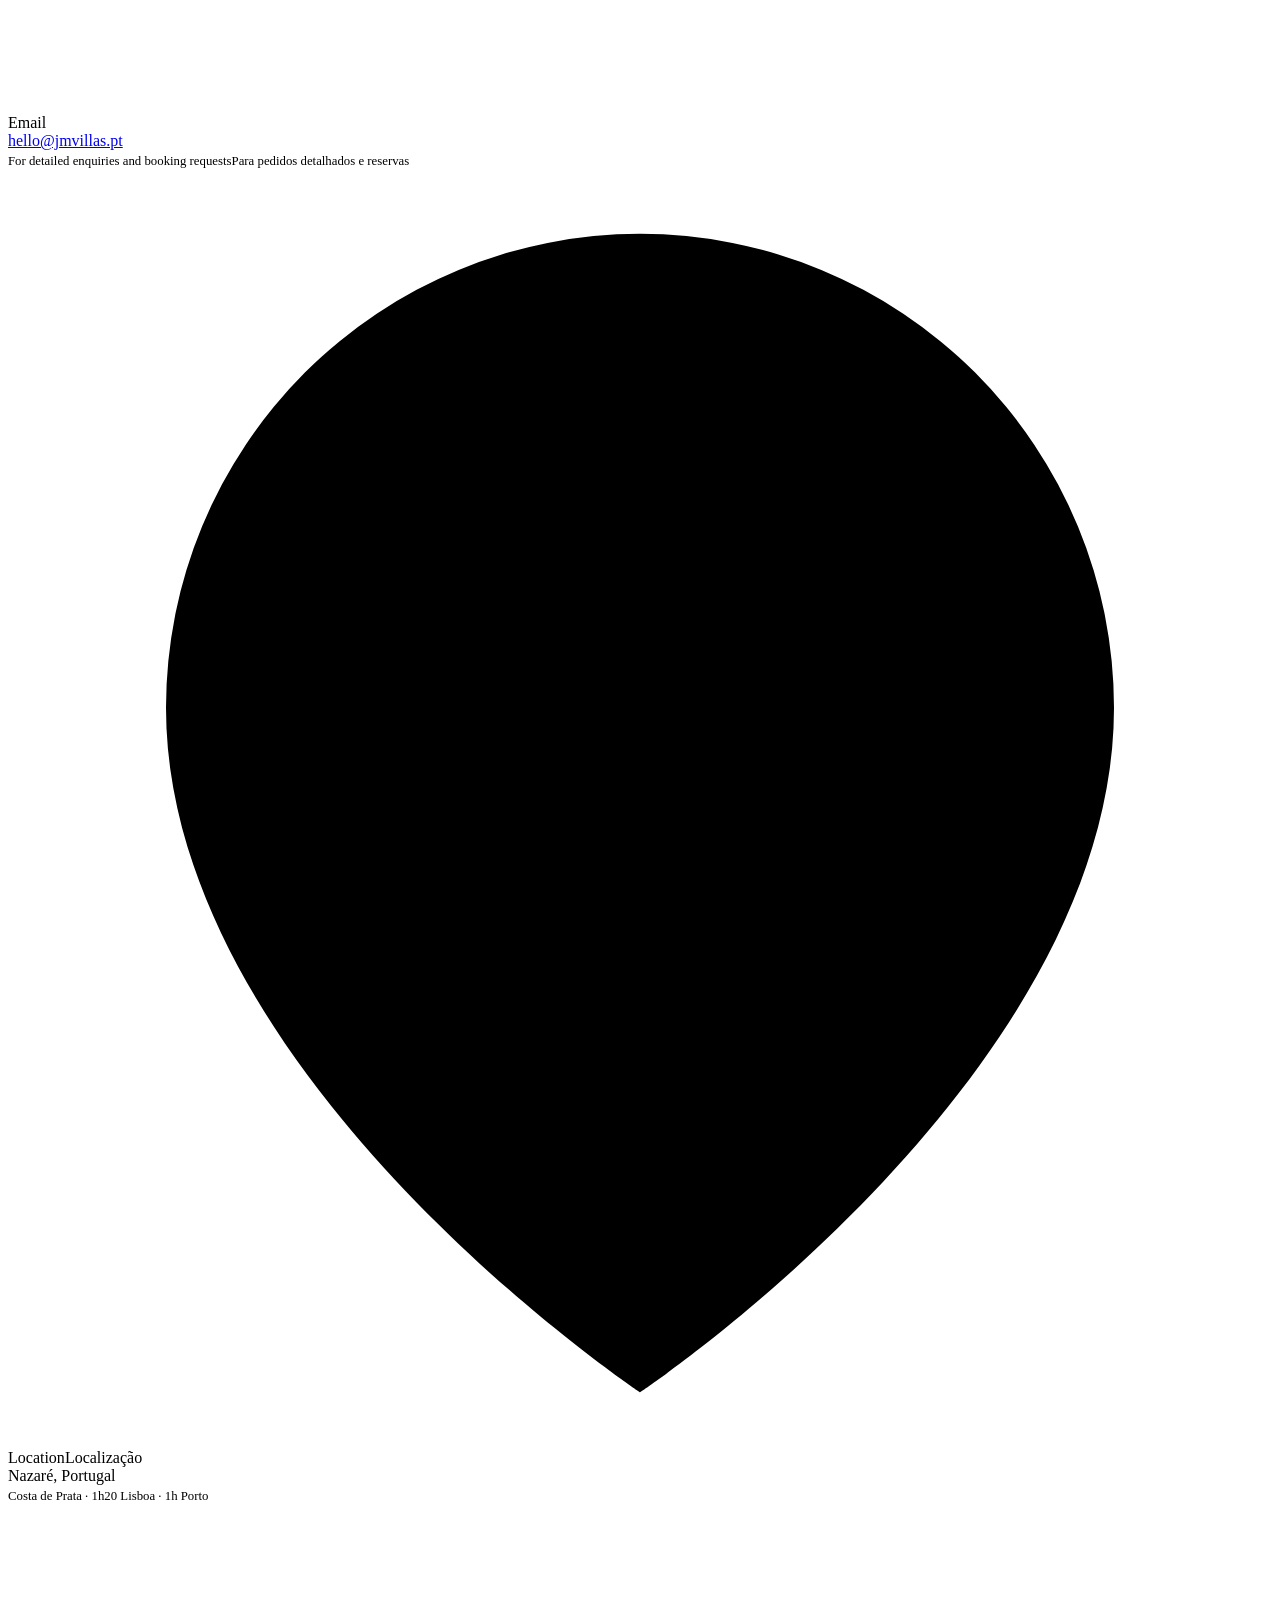
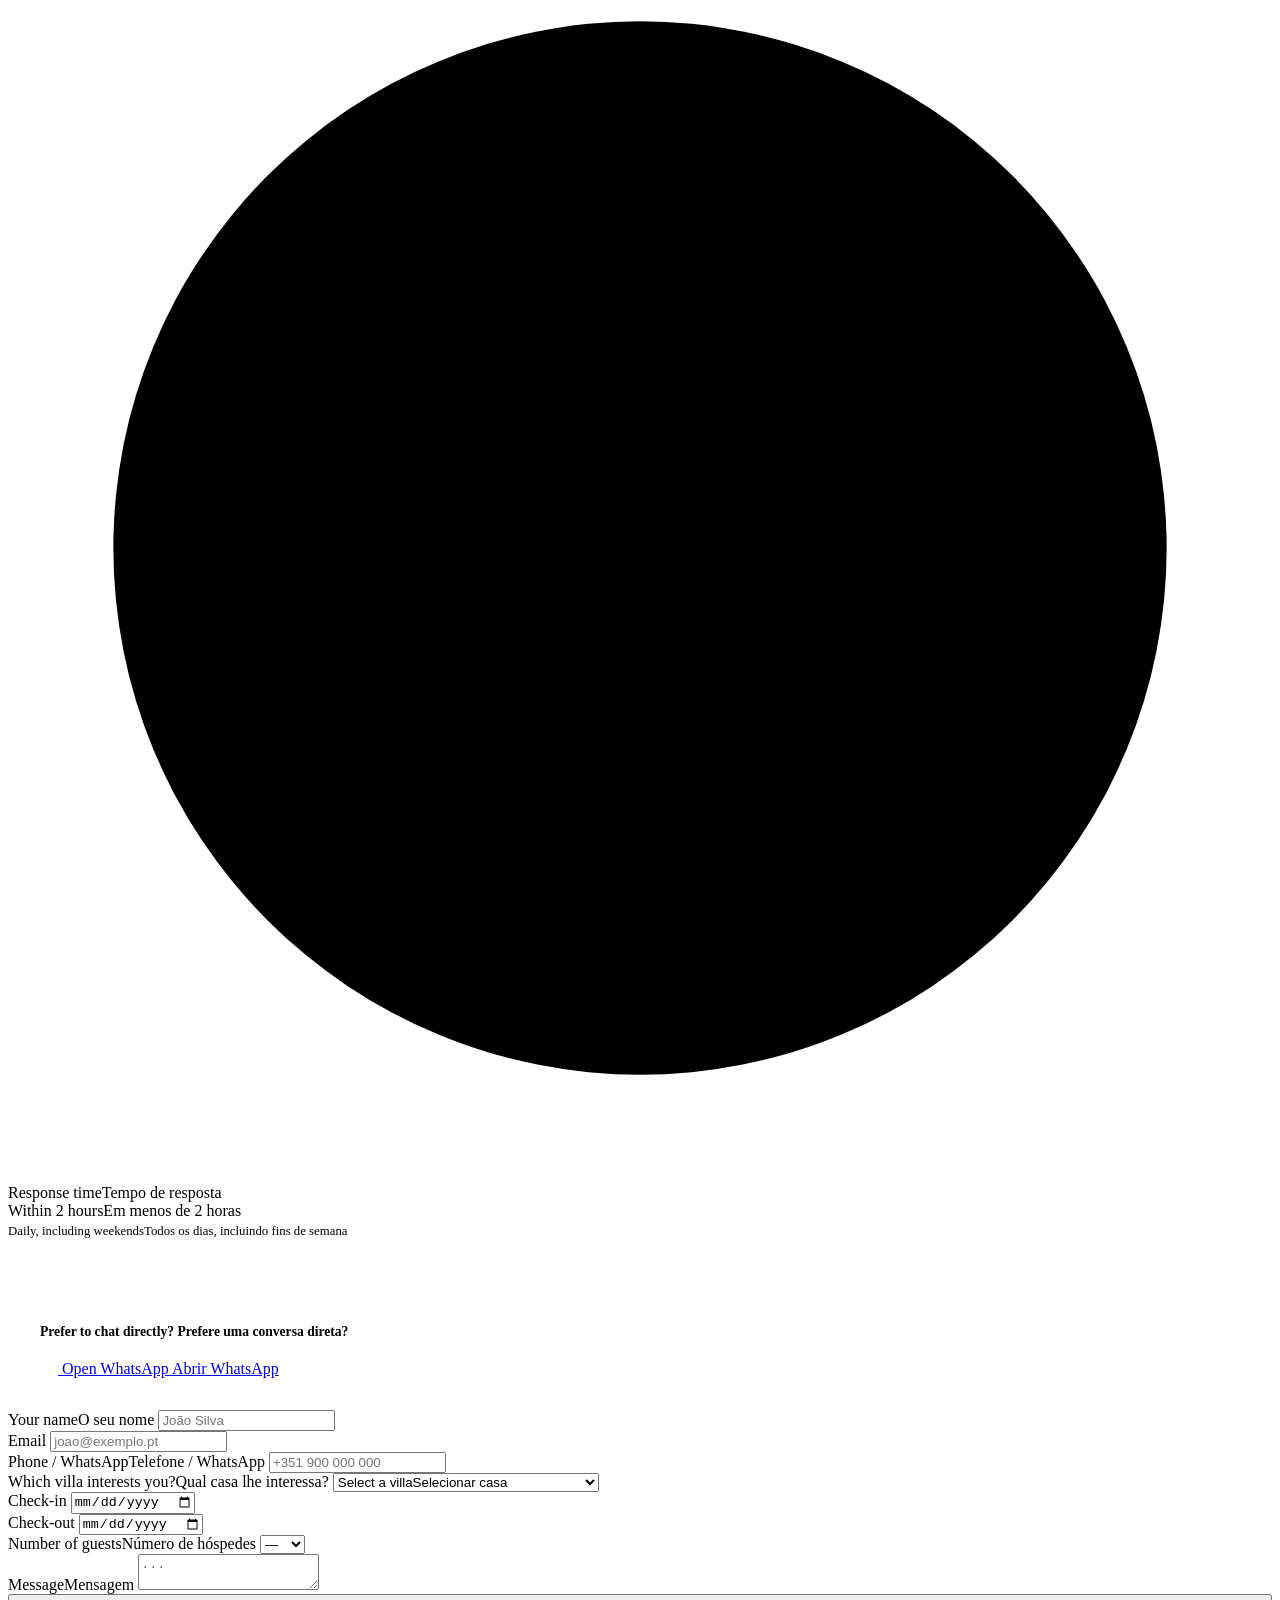
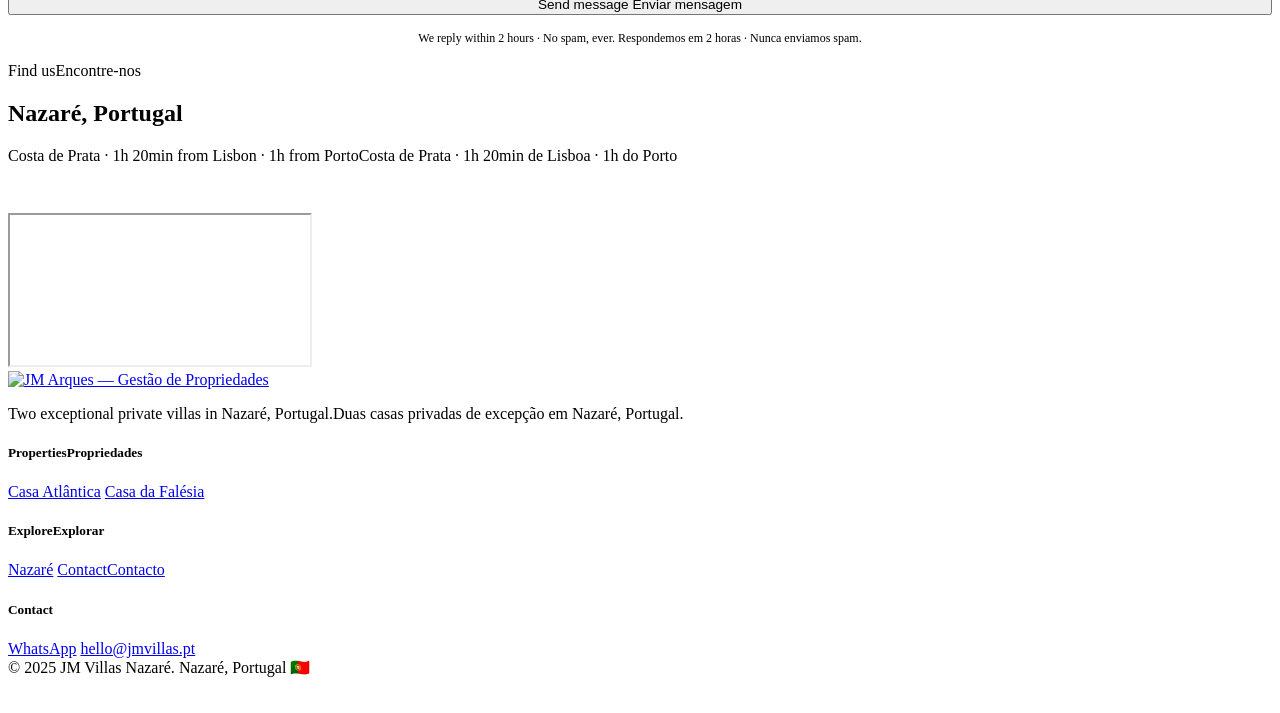
==== commit 33ac18fc: "Fix GitHub Pages paths: add base href and use relative URLs Add <base href="/JMpropriedades/"> to al" ====
--- a/contacto/index.html
+++ b/contacto/index.html
@@ -1,23 +1,24 @@
-<!DOCTYPE html>
+﻿<!DOCTYPE html>
 <html lang="en">
 <head>
   <meta charset="UTF-8">
+  <base href="/JMpropriedades/">
   <meta name="viewport" content="width=device-width, initial-scale=1.0">
   <title>Contact — JM Villas Nazaré</title>
   <meta name="description" content="Get in touch with JM Villas Nazaré. Book direct, ask questions or request availability for our luxury villas in Nazaré, Portugal.">
-  <link rel="stylesheet" href="/css/style.css">
-  <link rel="icon" href="/images/favicon.svg" type="image/svg+xml">
+  <link rel="stylesheet" href="css/style.css">
+  <link rel="icon" href="images/favicon.svg" type="image/svg+xml">
 </head>
 <body>
 
 <header id="header" class="scrolled">
   <div class="container">
     <div class="header-inner">
-      <a href="/" class="logo"><img src="/images/logo.svg" alt="JM Arques — Gestão de Propriedades" class="logo-img"></a>
+      <a href="./" class="logo"><img src="images/logo.svg" alt="JM Arques — Gestão de Propriedades" class="logo-img"></a>
       <nav class="nav">
-        <a href="/villas/"><span class="en">Villas</span><span class="pt">Casas</span></a>
-        <a href="/experiencia/">Nazaré</a>
-        <a href="/contacto/" class="active"><span class="en">Contact</span><span class="pt">Contacto</span></a>
+        <a href="villas/"><span class="en">Villas</span><span class="pt">Casas</span></a>
+        <a href="experiencia/">Nazaré</a>
+        <a href="contacto/" class="active"><span class="en">Contact</span><span class="pt">Contacto</span></a>
       </nav>
       <div class="header-right">
         <div class="lang-switcher">
@@ -32,9 +33,9 @@
   </div>
 </header>
 <nav class="mobile-menu" id="mobileMenu">
-  <a href="/villas/"><span class="en">Villas</span><span class="pt">Casas</span></a>
-  <a href="/experiencia/">Nazaré</a>
-  <a href="/contacto/"><span class="en">Contact</span><span class="pt">Contacto</span></a>
+  <a href="villas/"><span class="en">Villas</span><span class="pt">Casas</span></a>
+  <a href="experiencia/">Nazaré</a>
+  <a href="contacto/"><span class="en">Contact</span><span class="pt">Contacto</span></a>
   <div class="lang-switcher" style="margin-top:1rem;">
     <button data-lang-btn="en">EN</button><span>|</span><button data-lang-btn="pt">PT</button>
   </div>
@@ -211,18 +212,18 @@
   <div class="container">
     <div class="footer-grid">
       <div class="footer-brand">
-        <a href="/" class="logo"><img src="/images/logo.svg" alt="JM Arques — Gestão de Propriedades" class="logo-img"></a>
+        <a href="./" class="logo"><img src="images/logo.svg" alt="JM Arques — Gestão de Propriedades" class="logo-img"></a>
         <p><span class="en">Two exceptional private villas in Nazaré, Portugal.</span><span class="pt">Duas casas privadas de excepção em Nazaré, Portugal.</span></p>
       </div>
       <div class="footer-col">
         <h5><span class="en">Properties</span><span class="pt">Propriedades</span></h5>
-        <a href="/villa-1/">Casa Atlântica</a>
-        <a href="/villa-2/">Casa da Falésia</a>
+        <a href="villa-1/">Casa Atlântica</a>
+        <a href="villa-2/">Casa da Falésia</a>
       </div>
       <div class="footer-col">
         <h5><span class="en">Explore</span><span class="pt">Explorar</span></h5>
-        <a href="/experiencia/">Nazaré</a>
-        <a href="/contacto/"><span class="en">Contact</span><span class="pt">Contacto</span></a>
+        <a href="experiencia/">Nazaré</a>
+        <a href="contacto/"><span class="en">Contact</span><span class="pt">Contacto</span></a>
       </div>
       <div class="footer-col">
         <h5>Contact</h5>
@@ -242,6 +243,8 @@
     <svg width="24" height="24" viewBox="0 0 24 24" fill="white"><path d="M17.472 14.382c-.297-.149-1.758-.867-2.03-.967-.273-.099-.471-.148-.67.15-.197.297-.767.966-.94 1.164-.173.199-.347.223-.644.075-.297-.15-1.255-.463-2.39-1.475-.883-.788-1.48-1.761-1.653-2.059-.173-.297-.018-.458.13-.606.134-.133.298-.347.446-.52.149-.174.198-.298.298-.497.099-.198.05-.371-.025-.52-.075-.149-.669-1.612-.916-2.207-.242-.579-.487-.5-.669-.51-.173-.008-.371-.01-.57-.01-.198 0-.52.074-.792.372-.272.297-1.04 1.016-1.04 2.479 0 1.462 1.065 2.875 1.213 3.074.149.198 2.096 3.2 5.077 4.487.709.306 1.262.489 1.694.625.712.227 1.36.195 1.871.118.571-.085 1.758-.719 2.006-1.413.248-.694.248-1.289.173-1.413-.074-.124-.272-.198-.57-.347m-5.421 7.403h-.004a9.87 9.87 0 01-5.031-1.378l-.361-.214-3.741.982.998-3.648-.235-.374a9.86 9.86 0 01-1.51-5.26c.001-5.45 4.436-9.884 9.888-9.884 2.64 0 5.122 1.03 6.988 2.898a9.825 9.825 0 012.893 6.994c-.003 5.45-4.437 9.884-9.885 9.884m8.413-18.297A11.815 11.815 0 0012.05 0C5.495 0 .16 5.335.157 11.892c0 2.096.547 4.142 1.588 5.945L.057 24l6.305-1.654a11.882 11.882 0 005.683 1.448h.005c6.554 0 11.89-5.335 11.893-11.893a11.821 11.821 0 00-3.48-8.413Z"/></svg>
   </a>
 </div>
-<script src="/js/main.js"></script>
+<script src="js/main.js"></script>
 </body>
 </html>
+
+
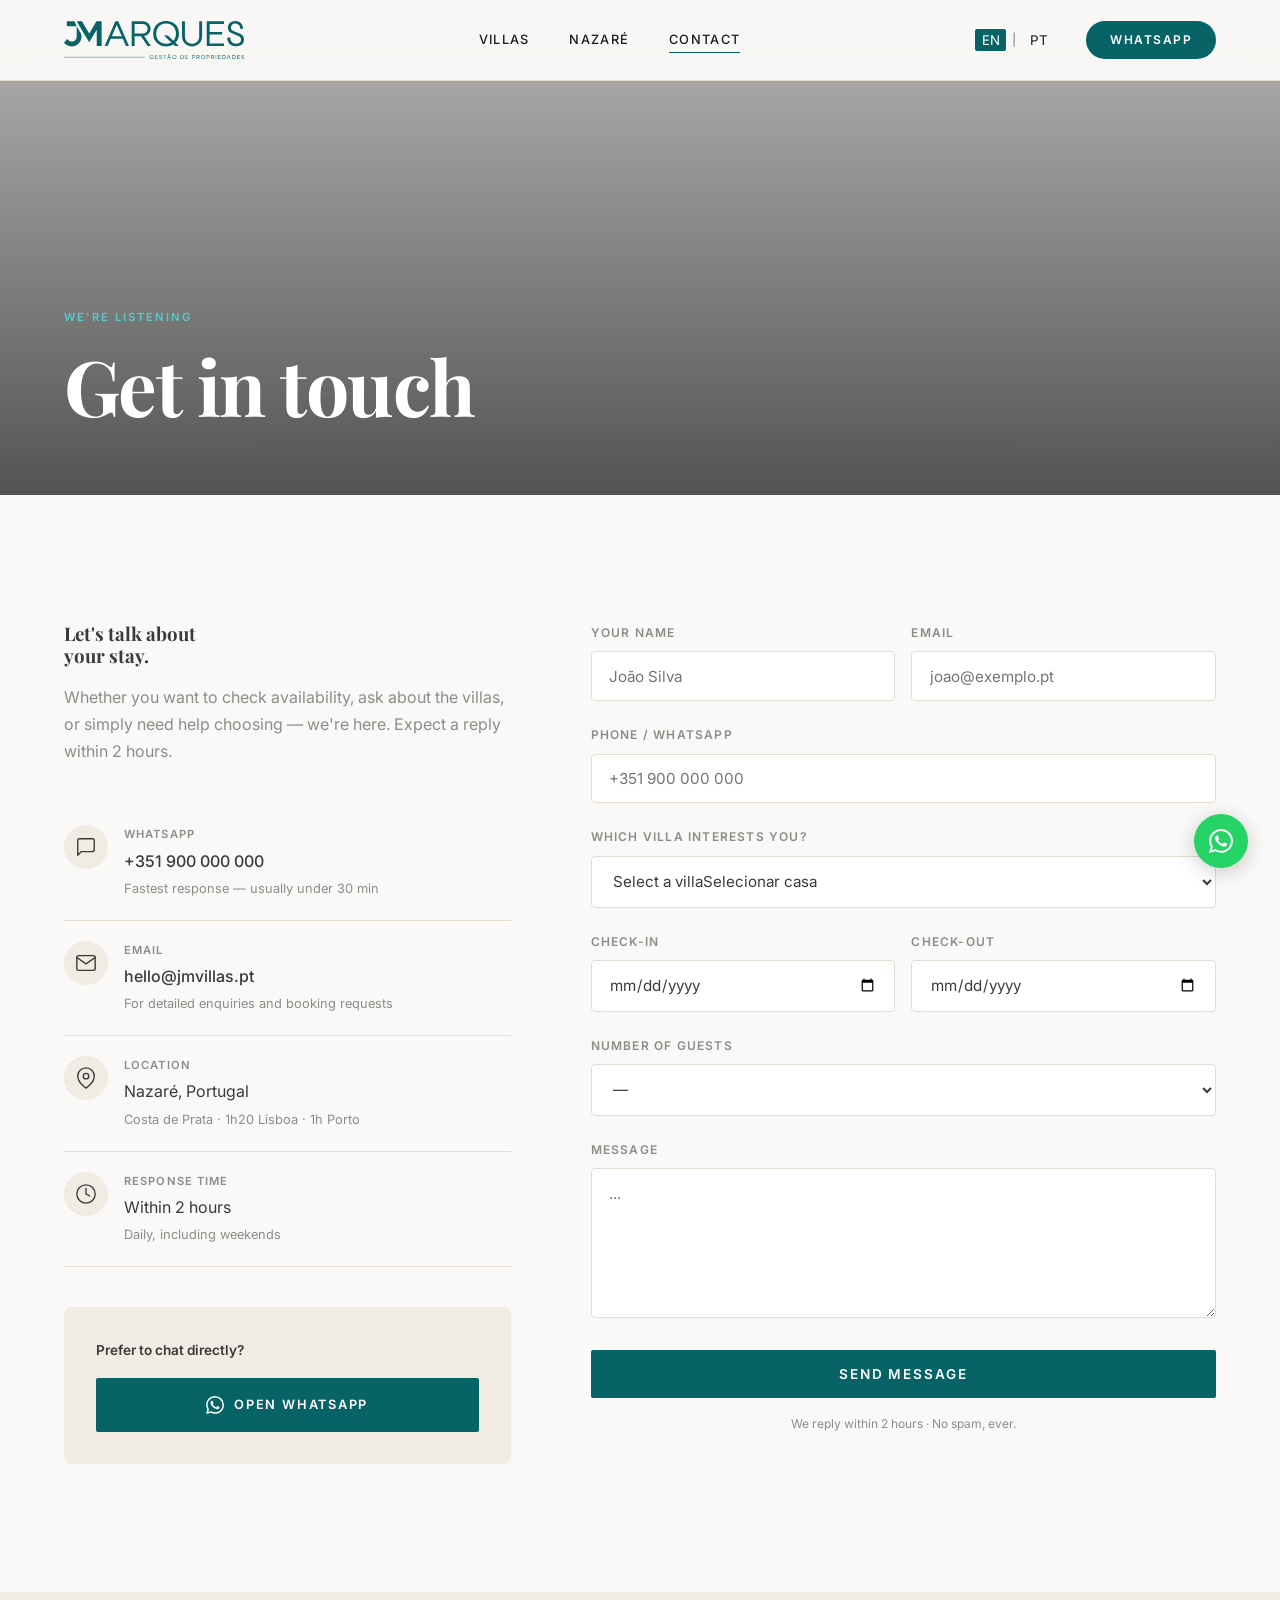
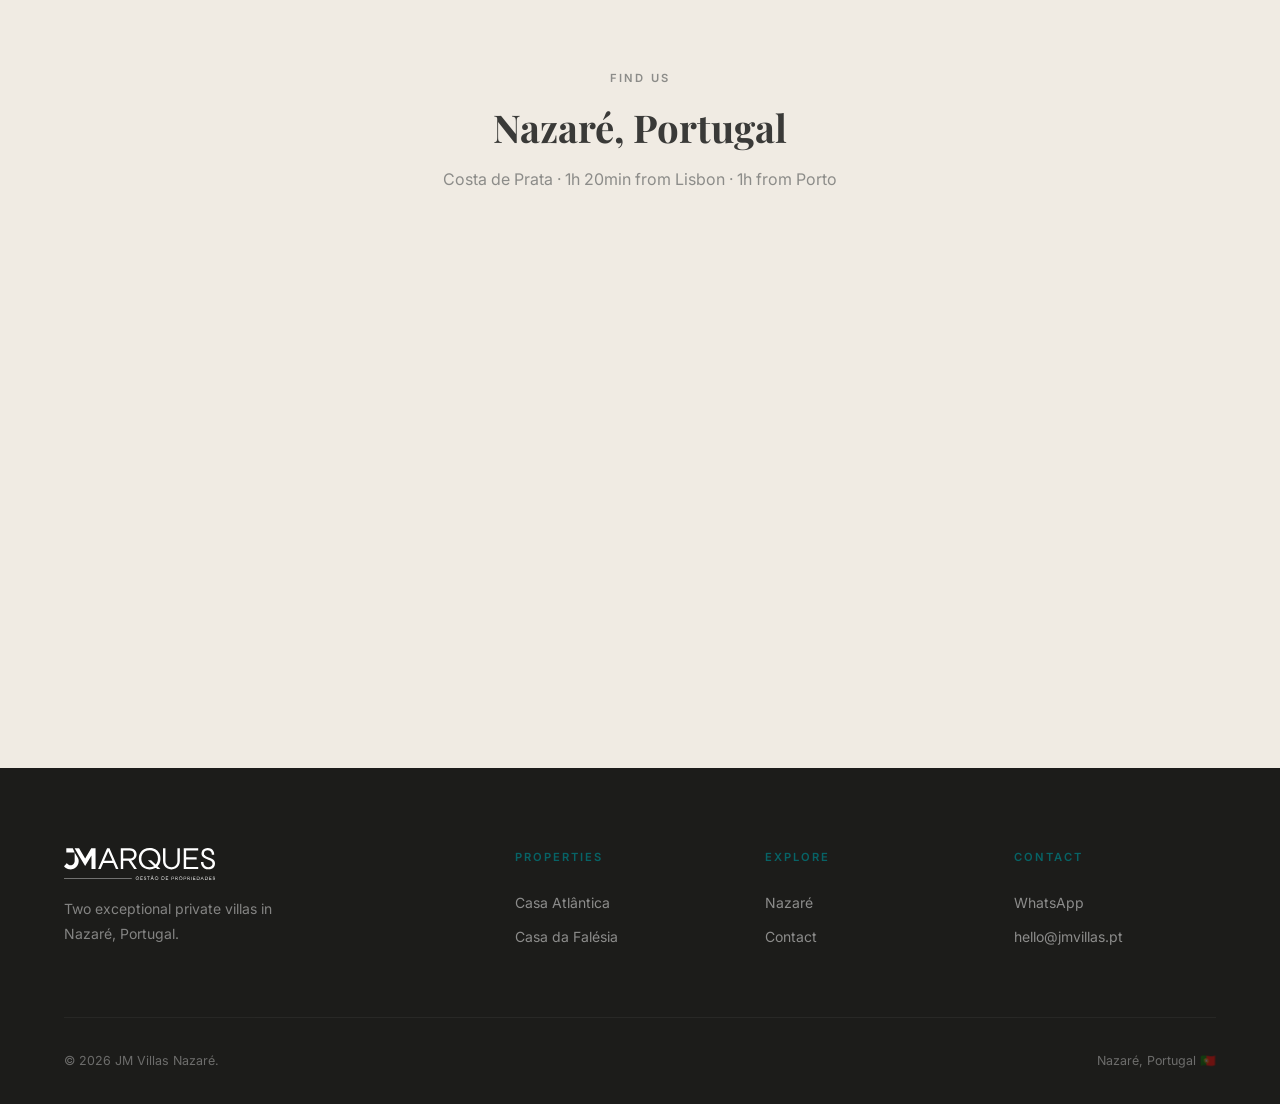
==== commit fffdb0ec: "Fix paths for both localhost and GitHub Pages Replace static <base href="/JMpropriedades/"> with a 1" ====
--- a/contacto/index.html
+++ b/contacto/index.html
@@ -2,7 +2,7 @@
 <html lang="en">
 <head>
   <meta charset="UTF-8">
-  <base href="/JMpropriedades/">
+  <script>document.head.prepend(Object.assign(document.createElement('base'),{href:location.hostname.includes('github.io')?'/JMpropriedades/':'/'}))</script>
   <meta name="viewport" content="width=device-width, initial-scale=1.0">
   <title>Contact — JM Villas Nazaré</title>
   <meta name="description" content="Get in touch with JM Villas Nazaré. Book direct, ask questions or request availability for our luxury villas in Nazaré, Portugal.">
@@ -248,3 +248,4 @@
 </html>
 
 
+
